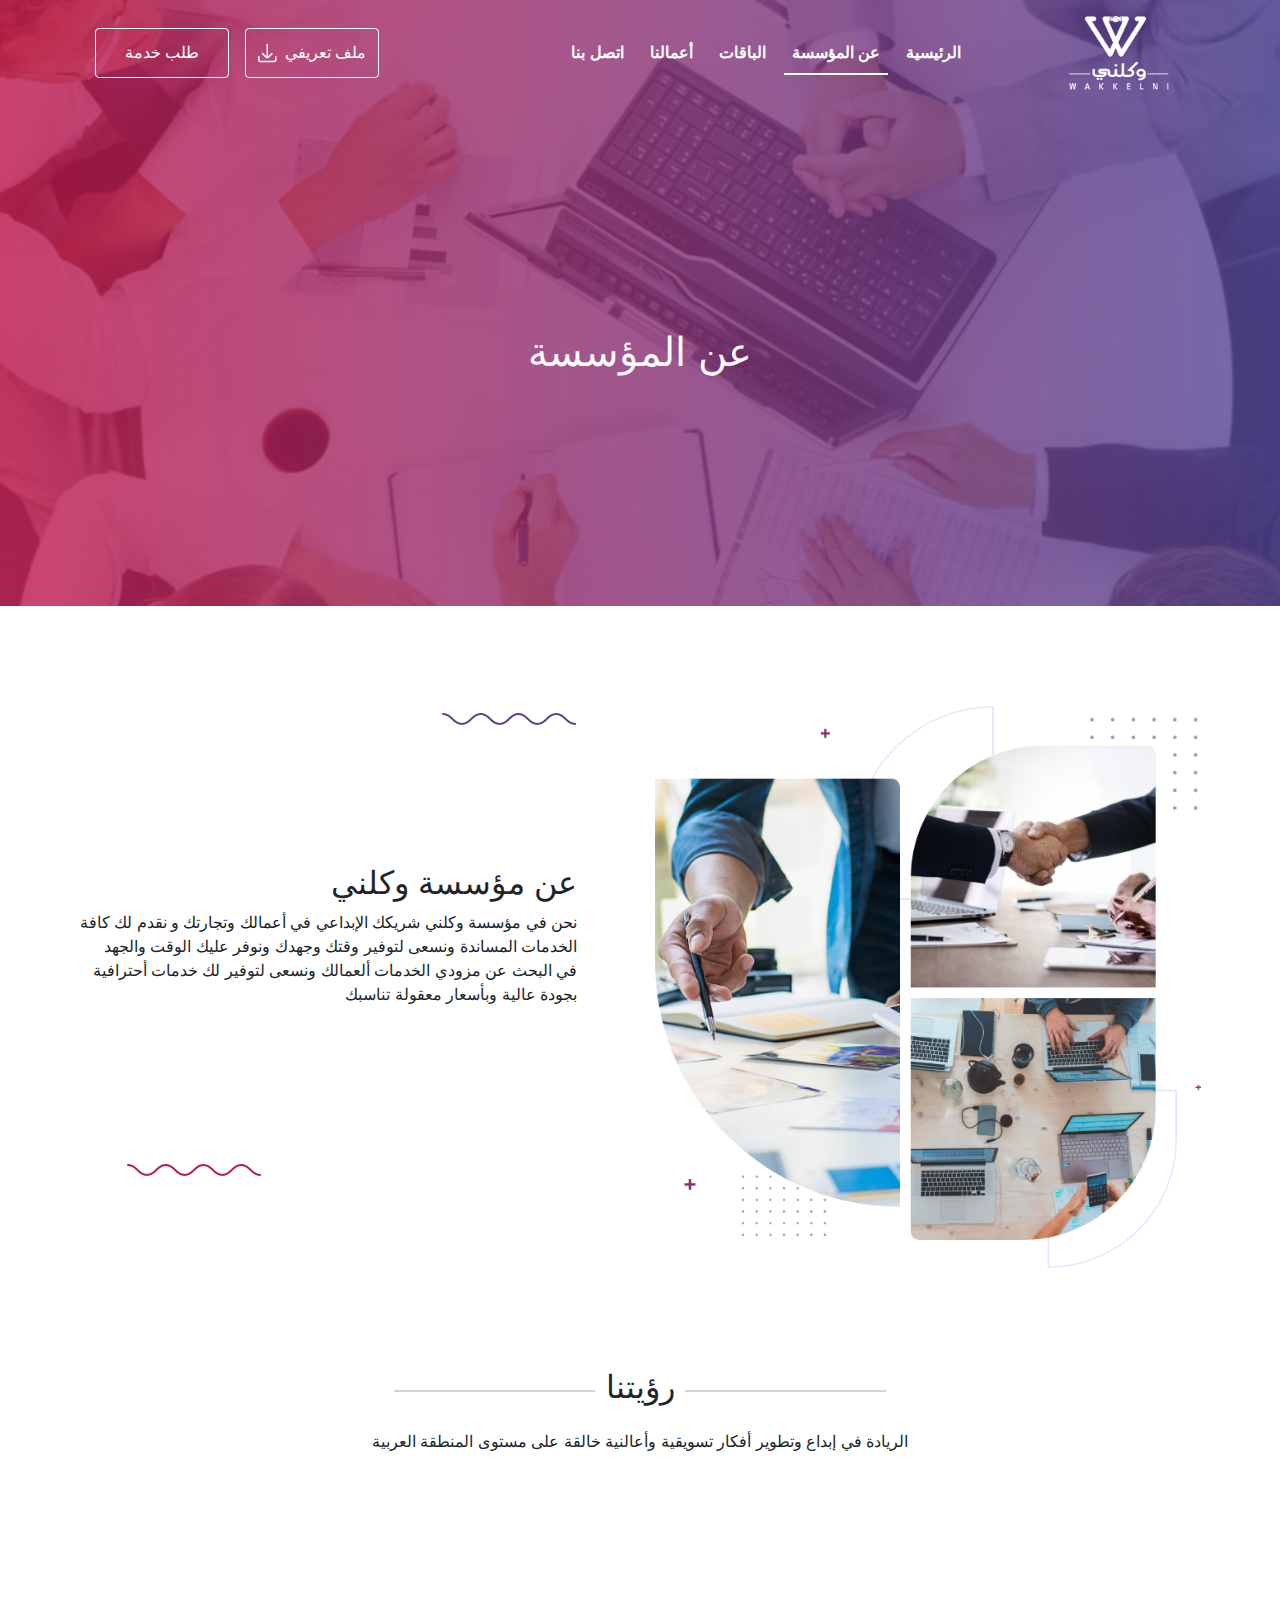
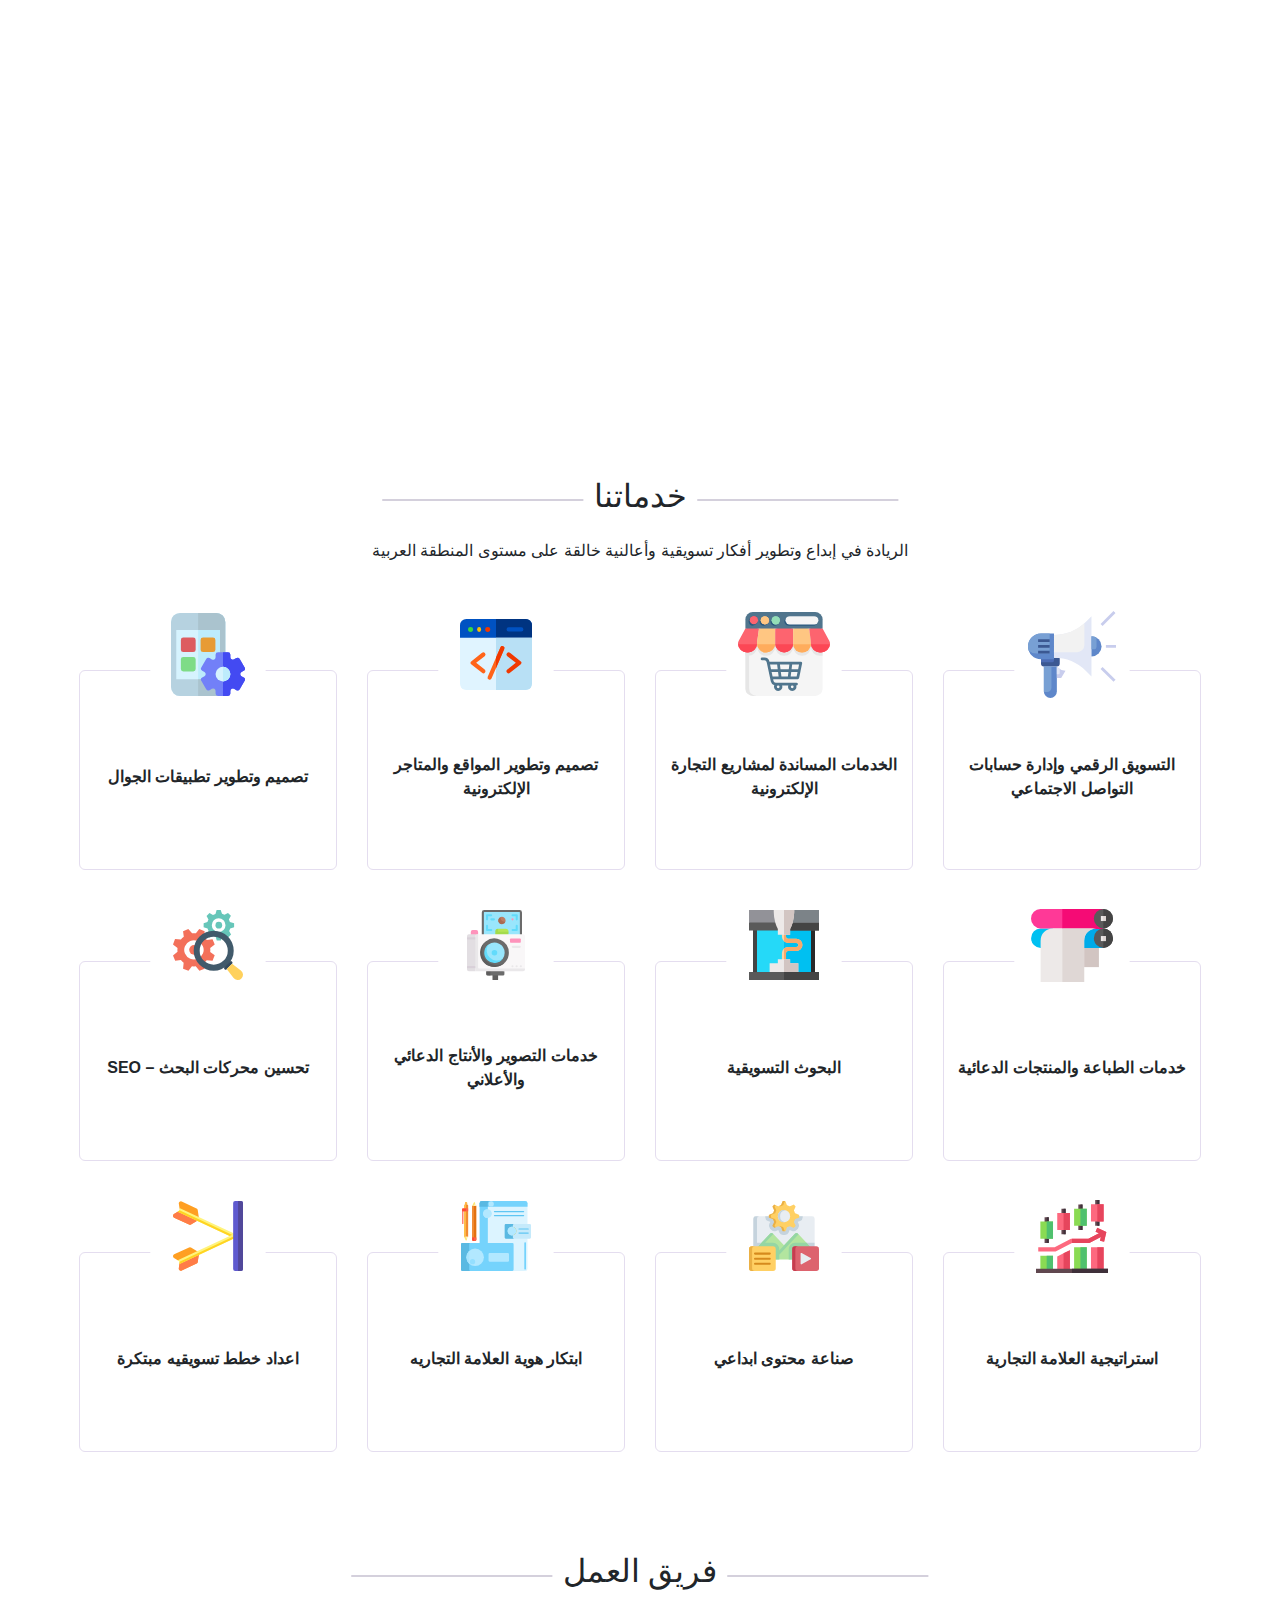
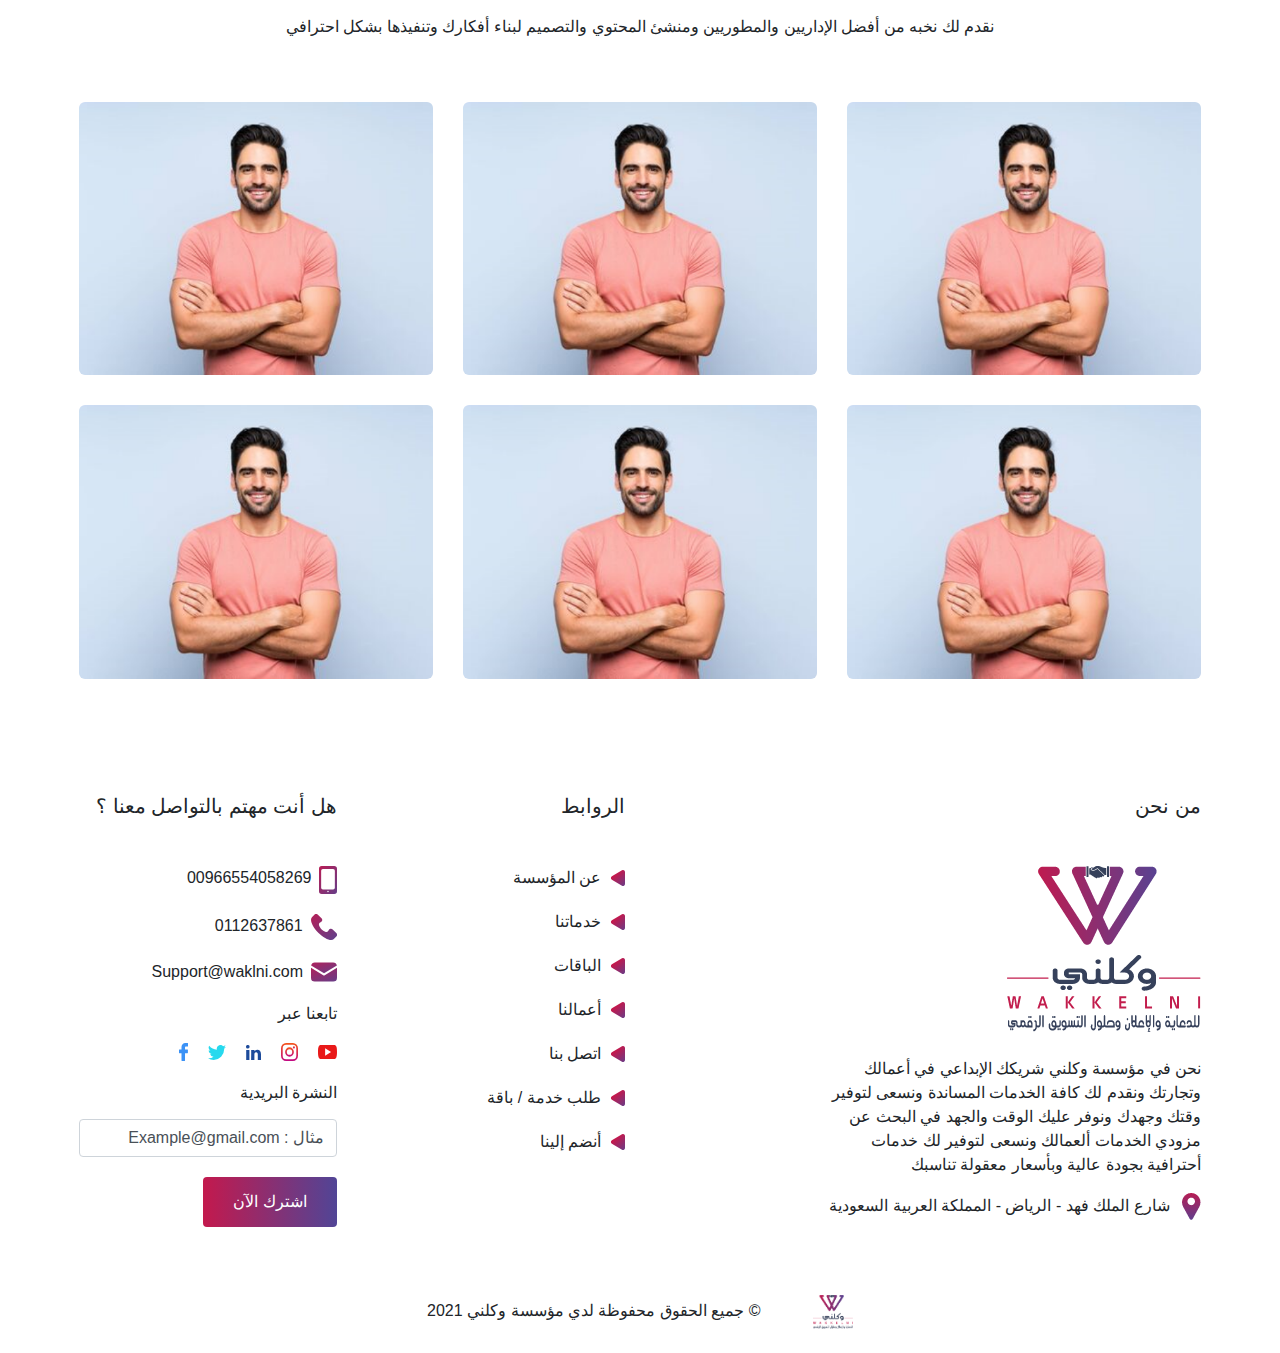
==== about-us.html @ babf9823 "finsihg up" ====
<!DOCTYPE html>
<html lang="ar" dir="rtl">

    <head>
        <meta charset="UTF-8">
        <meta http-equiv="X-UA-Compatible" content="IE=edge">
        <meta name="viewport" content="width=device-width, initial-scale=1.0">
        <link rel="stylesheet" href="./css/bootstrap.min.css">
        <link rel="stylesheet" href="./css/main.css">
        <link rel="stylesheet" href="./css/about-us.css">
        <title>Document</title>
    </head>

    <body>

        <div class="modal fade text-center" id="modal" tabindex="-1" role="dialog"
            aria-labelledby="exampleModalCenterTitle" aria-hidden="true">
            <div class="modal-dialog modal-dialog-centered" role="document">
                <div class="modal-content" id="service-content">
                    <div class="container">
                        <form action="post">
                            <div class="wrapper">
                                <div class="modal-header">
                                    <button type="button " class="close service-content-close" data-dismiss="modal"
                                        aria-label="Close">
                                        <img src="./imgs/cross-x.svg" alt="cross">
                                    </button>
                                    <div class="heading">
                                        <div class="flexy-heading mb-3">
                                            <img src="./imgs/heading-line.png" alt="line">
                                            <h2>طلب خدمة</h2>
                                            <img src="./imgs/heading-line.png" alt="line">
                                        </div>
                                        <p>
                                            قم باختيار الخدمات التي تحتاجها وملئ البيانات المطلوبه وسيتم التواصل معك في
                                            أقرب
                                            وقت ممكن
                                        </p>
                                    </div>
                                </div>
                                <div class="modal-body">
                                    <div class="advantages w-100" class="btn btn-primary">
                                        <div class="row position-relative">
                                            <div class="col-md-3 col-6  item">
                                                <input type="checkbox" id="serve-1" name="serve-1" value="serve-1">
                                                <label for="serve-1" class="wrapper">
                                                    <div class="img">
                                                        <img src="./imgs/digi-marketing.svg" alt="idea">
                                                    </div>
                                                    <div class="text">
                                                        <p>التسويق الرقمي وإدارة حسابات
                                                            التواصل الاجتماعي</p>
                                                    </div>
                                                </label>
                                            </div>
                                            <div class="col-md-3 col-6 item">
                                                <input type="checkbox" id="serve-2" name="serve-2" value="serve-2">
                                                <label for="serve-2" class="wrapper">
                                                    <div class="img">
                                                        <img src="./imgs/online-shop.svg" alt="idea">
                                                    </div>
                                                    <div class="text">
                                                        <p>الخدمات المساندة لمشاريع
                                                            التجارة الإلكترونية</p>
                                                    </div>
                                                </label>
                                            </div>
                                            <div class="col-md-3 col-6 item">
                                                <input type="checkbox" id="serve-3" name="serve-3" value="serve-3">
                                                <label for="serve-3" class="wrapper">
                                                    <div class="img">
                                                        <img src="./imgs/web-development.svg" alt="idea">
                                                    </div>
                                                    <div class="text">
                                                        <p>تصميم وتطوير المواقع والمتاجر الإلكترونية</p>
                                                    </div>
                                                </label>
                                            </div>
                                            <div class="col-md-3 col-6 item">
                                                <input type="checkbox" id="serve-4" name="serve-4" value="serve-4">
                                                <label for="serve-4" class="wrapper">
                                                    <div class="img">
                                                        <img src="./imgs/app.svg" alt="idea">
                                                    </div>
                                                    <div class="text">
                                                        <p>تصميم وتطوير تطبيقات الجوال</p>
                                                    </div>
                                                </label>
                                            </div>
                                            <div class="col-md-3 col-6  item">
                                                <input type="checkbox" id="serve-5" name="serve-5" value="serve-5">
                                                <label for="serve-5" class="wrapper">
                                                    <div class="img">
                                                        <img src="./imgs/paper-roll.svg" alt="idea">
                                                    </div>
                                                    <div class="text">
                                                        <p>خدمات الطباعة والمنتجات الدعائية</p>
                                                    </div>
                                                </label>
                                            </div>
                                            <div class="col-md-3 col-6 item">
                                                <input type="checkbox" id="serve-6" name="serve-6" value="serve-6">
                                                <label for="serve-6" class="wrapper">
                                                    <div class="img">
                                                        <img src="./imgs/printing.svg" alt="idea">
                                                    </div>
                                                    <div class="text">
                                                        <p>البحوث التسويقية</p>
                                                    </div>
                                                </label>
                                            </div>
                                            <div class="col-md-3 col-6 item">
                                                <input type="checkbox" id="serve-7" name="serve-7" value="serve-7">
                                                <label for="serve-7" class="wrapper">
                                                    <div class="img">
                                                        <img src="./imgs/vlogger.svg" alt="idea">
                                                    </div>
                                                    <div class="text">
                                                        <p>خدمات التصوير والأنتاج الدعائي والأعلاني</p>
                                                    </div>
                                                </label>
                                            </div>
                                            <div class="col-md-3 col-6 item">
                                                <input type="checkbox" id="serve-8" name="serve-8" value="serve-8">
                                                <label for="serve-8" class="wrapper">
                                                    <div class="img">
                                                        <img src="./imgs/seo.svg" alt="idea">
                                                    </div>
                                                    <div class="text">
                                                        <p>تحسين محركات البحث – SEO</p>
                                                    </div>
                                                </label>
                                            </div>
                                            <div class="col-md-3 col-6  item">
                                                <input type="checkbox" id="serve-9" name="serve-9" value="serve-9">
                                                <label for="serve-9" class="wrapper">
                                                    <div class="img">
                                                        <img src="./imgs/stock-market.svg" alt="idea">
                                                    </div>
                                                    <div class="text">
                                                        <p>استراتيجية العلامة التجارية</p>
                                                    </div>
                                                </label>
                                            </div>
                                            <div class="col-md-3 col-6 item">
                                                <input type="checkbox" id="serve-10" name="serve-10" value="serve-10">
                                                <label for="serve-10" class="wrapper">
                                                    <div class="img">
                                                        <img src="./imgs/content-management.svg" alt="idea">
                                                    </div>
                                                    <div class="text">
                                                        <p>صناعة محتوى ابداعي</p>
                                                    </div>
                                                </label>
                                            </div>
                                            <div class="col-md-3 col-6 item">
                                                <input type="checkbox" id="serve-11" name="serve-11" value="serve-11">
                                                <label for="serve-11" class="wrapper">
                                                    <div class="img">
                                                        <img src="./imgs/branding.svg" alt="idea">
                                                    </div>
                                                    <div class="text">
                                                        <p>ابتكار هوية العلامة التجاريه</p>
                                                    </div>
                                                </label>
                                            </div>
                                            <div class="col-md-3 col-6 item">
                                                <input type="checkbox" id="serve-12" name="serve-12" value="serve-12">
                                                <label for="serve-12" class="wrapper">
                                                    <div class="img">
                                                        <img src="./imgs/target.svg" alt="idea">
                                                    </div>
                                                    <div class="text">
                                                        <p>اعداد خطط تسويقيه مبتكرة</p>
                                                    </div>
                                                </label>
                                            </div>
                                        </div>
                                    </div>
                                </div>
                                <div class="modal-footer">
                                    <span class="btn btn-primary base-button to-order-form">التالي</span>
                                </div>
                            </div>
                            <div class="order service-order text-right">
                                <div class="modal-header">
                                    <span class="close return position-absolute">
                                        <img src="./imgs/return.png" alt="cross">
                                    </span>
                                    <div class="heading">
                                        <div class="flexy-heading mb-3">
                                            <img src="./imgs/heading-line.png" alt="line">
                                            <h2>طلب خدمة</h2>
                                            <img src="./imgs/heading-line.png" alt="line">
                                        </div>
                                        <p>
                                            أملئ البيانات الخاصة بك وسيتم التواصل معك في أقرب وقت ممكن
                                        </p>
                                    </div>
                                </div>
                                <div class="modal-body">
                                    <div class="row">
                                        <div class="col-md-6 col-12">
                                            <div class="form-group">
                                                <label for="name">أسمك بالكامل</label>
                                                <input type="text" class="form-control name" id="name"
                                                    placeholder="أكتب أسمك هنا">
                                            </div>
                                            <div class="form-row">
                                                <div class="form-group  phone-form">
                                                    <label for="phoneCode">رقم الجوال</label>
                                                    <input type="text" readonly class="form-control " id="phoneCode"
                                                        placeholder="+966">
                                                </div>
                                                <div class="form-group number-form">
                                                    <label for="phoneNom" class="invisible">phone</label>
                                                    <input maxlength="9" type="text" class="form-control phone-nom"
                                                        id="phoneNom" placeholder="مثال : 12 345 6789">
                                                </div>
                                            </div>
                                        </div>

                                        <div class="col-md-6 col-12">
                                            <div class="form-group">
                                                <label for="company-name">اسم الشركة أو المؤسسة</label>
                                                <input type="text" class="form-control company-name" id="company-name"
                                                    placeholder="أكتب الاسم هنا">
                                            </div>
                                            <div class="form-group">
                                                <label for="email">البريد الإلكتروني</label>
                                                <input type="email" class="form-control email" id="email"
                                                    placeholder="مثال : example@gmail.com">
                                            </div>
                                        </div>
                                    </div>
                                </div>
                                <div class="modal-footer">
                                    <button type="submit" class="btn btn-primary bottom-button base-button"
                                        data-target=".service-order">أطلب
                                        الآن</button>
                                </div>
                            </div>
                        </form>
                    </div>
                </div>
            </div>
        </div>

        <header>
            <div class="overlay"></div>
            <div class="container ">
                <nav class="navbar navbar-expand-lg navbar-dark reverse  ">
                    <a class="navbar-brand" href="#"><img src="./imgs/logo.png" alt="logo"></a>
                    <button class="navbar-toggler" type="button" data-toggle="collapse" data-target="#navbarNav"
                        aria-controls="navbarNav" aria-expanded="false" aria-label="Toggle navigation">
                        <span class="navbar-toggler-icon"></span>
                    </button>
                    <div class="collapse navbar-collapse" id="navbarNav">
                        <ul class="navbar-nav">
                            <li class="nav-item ">
                                <a class="nav-link" href="./index.html">الرئيسية</a>
                            </li>
                            <li class="nav-item active">
                                <a class="nav-link" href="./about-us.html">عن المؤسسة</a>
                            </li>
                            <li class="nav-item">
                                <a class="nav-link" href="./packages.html">الباقات</a>
                            </li>
                            <li class="nav-item ">
                                <a class="nav-link " href="./gallery.html">أعمالنا</a>
                            </li>
                            <li class="nav-item ">
                                <a class="nav-link " href="./contact-us.html">اتصل بنا</a>
                            </li>
                        </ul>
                        <form class="form-inline mr-auto float-left">
                            <button class="btn btn-outline-light base-button" type="submit">
                                ملف تعريفي
                                <svg class="mr-2" id="fi-rr-download" xmlns="http://www.w3.org/2000/svg" width="24"
                                    height="24" viewBox="0 0 24 24">
                                    <path id="Path_784" data-name="Path 784"
                                        d="M23,16h0a1,1,0,0,0-1,1v4a1,1,0,0,1-1,1H3a1,1,0,0,1-1-1V17a1,1,0,0,0-1-1H1a1,1,0,0,0-1,1v4a3,3,0,0,0,3,3H21a3,3,0,0,0,3-3V17A1,1,0,0,0,23,16Z"
                                        fill="#fff" />
                                    <path id="Path_785" data-name="Path 785"
                                        d="M5.293,13.538l4.586,4.587a3.007,3.007,0,0,0,4.242,0l4.586-4.586a1,1,0,1,0-1.414-1.414L13,16.416V1a1,1,0,0,0-2,0V16.417L6.707,12.124a1,1,0,1,0-1.414,1.414Z"
                                        fill="#fff" />
                                </svg>

                            </button>
                            <button class="btn btn-outline-light mr-3 base-button" type="submit">طلب خدمة</button>
                        </form>
                    </div>
                </nav>
                <div class="demo text-center d-flex justify-content-center align-items-center text-light w-100">
                    <h1>عن المؤسسة</h1>
                </div>
            </div>
        </header>

        <section class="about-us-section">
            <div class="container">
                <div class="row justify-content-between">
                    <div class="col-md-6 col-12">
                        <div class="img">
                            <img src="./imgs/about-img.png" alt="about" class="img-fluid">
                        </div>
                    </div>
                    <div class="col-md-6 col-12">
                        <div class="wrapper h-100 pr-5">
                            <div class="img text-right mb-5">
                                <img src="./imgs/top-zegzag.png" alt="img">
                            </div>
                            <div class="text text-right">
                                <h2>عن مؤسسة وكلني</h2>
                                <p>نحن في مؤسسة وكلني شريكك الإبداعي في أعمالك وتجارتك و نقدم لك كافة الخدمات
                                    المساندة ونسعى لتوفير وقتك وجهدك ونوفر عليك الوقت والجهد في البحث عن مزودي
                                    الخدمات ألعمالك ونسعى لتوفير لك خدمات أحترافية بجودة عالية وبأسعار معقولة تناسبك</p>
                            </div>
                            <div class="img text-left ml-5 mt-5">
                                <img src="./imgs/bottom-zegzag.png" alt="img">
                            </div>
                        </div>
                    </div>
                </div>
            </div>
        </section>

        <section class="our-vision text-center">
            <div class="container">
                <div class="heading">
                    <div class="flexy-heading mb-3">
                        <img src="./imgs/heading-line.png" alt="line">
                        <h2>رؤيتنا</h2>
                        <img src="./imgs/heading-line.png" alt="line">
                    </div>
                    <p>
                        الريادة في إبداع وتطوير أفكار تسويقية وأعالنية خالقة على مستوى المنطقة العربية
                    </p>
                </div>
            </div>
            <div class="video">
                <iframe width="560" height="315" src="https://www.youtube.com/embed/oyQsCIp_ZRs"
                    title="YouTube video player" frameborder="0"
                    allow="accelerometer; autoplay; clipboard-write; encrypted-media; gyroscope; picture-in-picture"
                    allowfullscreen></iframe>
            </div>
        </section>

        <section class="services text-center">
            <div class="container">
                <div class="heading">
                    <div class="flexy-heading mb-3">
                        <img src="./imgs/heading-line.png" alt="line">
                        <h2>خدماتنا</h2>
                        <img src="./imgs/heading-line.png" alt="line">
                    </div>
                    <p>
                        الريادة في إبداع وتطوير أفكار تسويقية وأعالنية خالقة على مستوى المنطقة العربية </p>
                </div>
                <div class="advantages home-advantages w-100" type="button" class="btn btn-primary" data-toggle="modal"
                    data-target="#modal">
                    <div class="row position-relative">
                        <div class="col-md-3 col-6  item">
                            <div class="img">
                                <img src="./imgs/digi-marketing.svg" alt="idea">
                            </div>
                            <div class="wrapper">
                                <div class="text">
                                    <p>التسويق الرقمي وإدارة حسابات
                                        التواصل الاجتماعي</p>
                                </div>
                            </div>
                        </div>
                        <div class="col-md-3 col-6 item">
                            <div class="img">
                                <img src="./imgs/online-shop.svg" alt="idea">
                            </div>
                            <div class="wrapper">
                                <div class="text">
                                    <p>الخدمات المساندة لمشاريع
                                        التجارة الإلكترونية</p>
                                </div>
                            </div>
                        </div>
                        <div class="col-md-3 col-6 item">
                            <div class="img">
                                <img src="./imgs/web-development.svg" alt="idea">
                            </div>
                            <div class="wrapper">
                                <div class="text">
                                    <p>تصميم وتطوير المواقع والمتاجر الإلكترونية</p>
                                </div>
                            </div>
                        </div>
                        <div class="col-md-3 col-6 item">
                            <div class="img">
                                <img src="./imgs/app.svg" alt="idea">
                            </div>
                            <div class="wrapper">
                                <div class="text">
                                    <p>تصميم وتطوير تطبيقات الجوال</p>
                                </div>
                            </div>
                        </div>
                        <div class="col-md-3 col-6  item">
                            <div class="img">
                                <img src="./imgs/paper-roll.svg" alt="idea">
                            </div>
                            <div class="wrapper">
                                <div class="text">
                                    <p>خدمات الطباعة والمنتجات الدعائية</p>
                                </div>
                            </div>
                        </div>
                        <div class="col-md-3 col-6 item">
                            <div class="img">
                                <img src="./imgs/printing.svg" alt="idea">
                            </div>
                            <div class="wrapper">
                                <div class="text">
                                    <p>البحوث التسويقية</p>
                                </div>
                            </div>
                        </div>
                        <div class="col-md-3 col-6 item">
                            <div class="img">
                                <img src="./imgs/vlogger.svg" alt="idea">
                            </div>
                            <div class="wrapper">
                                <div class="text">
                                    <p>خدمات التصوير والأنتاج الدعائي والأعلاني</p>
                                </div>
                            </div>
                        </div>
                        <div class="col-md-3 col-6 item">
                            <div class="img">
                                <img src="./imgs/seo.svg" alt="idea">
                            </div>
                            <div class="wrapper">
                                <div class="text">
                                    <p>تحسين محركات البحث – SEO</p>
                                </div>
                            </div>
                        </div>
                        <div class="col-md-3 col-6  item">
                            <div class="img">
                                <img src="./imgs/stock-market.svg" alt="idea">
                            </div>
                            <div class="wrapper">
                                <div class="text">
                                    <p>استراتيجية العلامة التجارية</p>
                                </div>
                            </div>
                        </div>
                        <div class="col-md-3 col-6 item">
                            <div class="img">
                                <img src="./imgs/content-management.svg" alt="idea">
                            </div>
                            <div class="wrapper">
                                <div class="text">
                                    <p>صناعة محتوى ابداعي</p>
                                </div>
                            </div>
                        </div>
                        <div class="col-md-3 col-6 item">
                            <div class="img">
                                <img src="./imgs/branding.svg" alt="idea">
                            </div>
                            <div class="wrapper">
                                <div class="text">
                                    <p>ابتكار هوية العلامة التجاريه</p>
                                </div>
                            </div>
                        </div>
                        <div class="col-md-3 col-6 item">
                            <div class="img">
                                <img src="./imgs/target.svg" alt="idea">
                            </div>
                            <div class="wrapper">
                                <div class="text">
                                    <p>اعداد خطط تسويقيه مبتكرة</p>
                                </div>
                            </div>
                        </div>
                    </div>
                </div>
            </div>
        </section>

        <section class="our-team">
            <div class="container">
                <div class="heading text-center">
                    <div class="flexy-heading mb-3">
                        <img src="./imgs/heading-line.png" alt="line">
                        <h2>فريق العمل</h2>
                        <img src="./imgs/heading-line.png" alt="line">
                    </div>
                    <p>
                        نقدم لك نخبه من أفضل الإداريين والمطوريين ومنشئ المحتوي والتصميم لبناء أفكارك وتنفيذها بشكل
                        احترافي</p>
                </div>
                <div class="row mt-5">
                    <div class="col-lg-4 col-md-6 col-12">
                        <div class="wrapper">
                            <img src="./imgs/person-1.png" class="img-fluid" alt="img">
                            <div class="overlay">
                                <ul class="social">
                                    <li><a href="#"><img src="./imgs/facebook-logo.svg" alt="logo"></a></li>
                                    <li><a href="#"><img src="./imgs/twitter-logo-silhouette.svg" alt="logo"></a></li>
                                    <li><a href="#"><img src="./imgs/youtube.svg" alt="logo"></a></li>
                                    <li><a href="#"><img src="./imgs/instagram (1).svg" alt="logo"></a></li>
                                    <li><a href="#"><img src="./imgs/linkedin-logo.svg" alt="logo"></a></li>
                                </ul>
                                <div class="name">
                                    <h5>حازم مصطفي</h5>
                                    <span>مطور تطبيقات مواقع</span>
                                </div>
                            </div>
                        </div>
                    </div>
                    <div class="col-lg-4 col-md-6 col-12">
                        <div class="wrapper">
                            <img src="./imgs/person-1.png" class="img-fluid" alt="img">
                            <div class="overlay">
                                <ul class="social">
                                    <li><a href="#"><img src="./imgs/facebook-logo.svg" alt="logo"></a></li>
                                    <li><a href="#"><img src="./imgs/twitter-logo-silhouette.svg" alt="logo"></a></li>
                                    <li><a href="#"><img src="./imgs/youtube.svg" alt="logo"></a></li>
                                    <li><a href="#"><img src="./imgs/instagram (1).svg" alt="logo"></a></li>
                                    <li><a href="#"><img src="./imgs/linkedin-logo.svg" alt="logo"></a></li>
                                </ul>
                                <div class="name">
                                    <h5>حازم مصطفي</h5>
                                    <span>مطور تطبيقات مواقع</span>
                                </div>
                            </div>
                        </div>
                    </div>
                    <div class="col-lg-4 col-md-6 col-12">
                        <div class="wrapper">
                            <img src="./imgs/person-1.png" class="img-fluid" alt="img">
                            <div class="overlay">
                                <ul class="social">
                                    <li><a href="#"><img src="./imgs/facebook-logo.svg" alt="logo"></a></li>
                                    <li><a href="#"><img src="./imgs/twitter-logo-silhouette.svg" alt="logo"></a></li>
                                    <li><a href="#"><img src="./imgs/youtube.svg" alt="logo"></a></li>
                                    <li><a href="#"><img src="./imgs/instagram (1).svg" alt="logo"></a></li>
                                    <li><a href="#"><img src="./imgs/linkedin-logo.svg" alt="logo"></a></li>
                                </ul>
                                <div class="name">
                                    <h5>حازم مصطفي</h5>
                                    <span>مطور تطبيقات مواقع</span>
                                </div>
                            </div>
                        </div>
                    </div>
                    <div class="col-lg-4 col-md-6 col-12">
                        <div class="wrapper">
                            <img src="./imgs/person-1.png" class="img-fluid" alt="img">
                            <div class="overlay">
                                <ul class="social">
                                    <li><a href="#"><img src="./imgs/facebook-logo.svg" alt="logo"></a></li>
                                    <li><a href="#"><img src="./imgs/twitter-logo-silhouette.svg" alt="logo"></a></li>
                                    <li><a href="#"><img src="./imgs/youtube.svg" alt="logo"></a></li>
                                    <li><a href="#"><img src="./imgs/instagram (1).svg" alt="logo"></a></li>
                                    <li><a href="#"><img src="./imgs/linkedin-logo.svg" alt="logo"></a></li>
                                </ul>
                                <div class="name">
                                    <h5>حازم مصطفي</h5>
                                    <span>مطور تطبيقات مواقع</span>
                                </div>
                            </div>
                        </div>
                    </div>
                    <div class="col-lg-4 col-md-6 col-12">
                        <div class="wrapper">
                            <img src="./imgs/person-1.png" class="img-fluid" alt="img">
                            <div class="overlay">
                                <ul class="social">
                                    <li><a href="#"><img src="./imgs/facebook-logo.svg" alt="logo"></a></li>
                                    <li><a href="#"><img src="./imgs/twitter-logo-silhouette.svg" alt="logo"></a></li>
                                    <li><a href="#"><img src="./imgs/youtube.svg" alt="logo"></a></li>
                                    <li><a href="#"><img src="./imgs/instagram (1).svg" alt="logo"></a></li>
                                    <li><a href="#"><img src="./imgs/linkedin-logo.svg" alt="logo"></a></li>
                                </ul>
                                <div class="name">
                                    <h5>حازم مصطفي</h5>
                                    <span>مطور تطبيقات مواقع</span>
                                </div>
                            </div>
                        </div>
                    </div>
                    <div class="col-lg-4 col-md-6 col-12">
                        <div class="wrapper">
                            <img src="./imgs/person-1.png" class="img-fluid" alt="img">
                            <div class="overlay">
                                <ul class="social">
                                    <li><a href="#"><img src="./imgs/facebook-logo.svg" alt="logo"></a></li>
                                    <li><a href="#"><img src="./imgs/twitter-logo-silhouette.svg" alt="logo"></a></li>
                                    <li><a href="#"><img src="./imgs/youtube.svg" alt="logo"></a></li>
                                    <li><a href="#"><img src="./imgs/instagram (1).svg" alt="logo"></a></li>
                                    <li><a href="#"><img src="./imgs/linkedin-logo.svg" alt="logo"></a></li>
                                </ul>
                                <div class="name">
                                    <h5>حازم مصطفي</h5>
                                    <span>مطور تطبيقات مواقع</span>
                                </div>
                            </div>
                        </div>
                    </div>
                </div>
            </div>
        </section>



        <footer class=" text-right">
            <div class="container">
                <div class="row">
                    <div class="col-md-6 col-12 mb-5 mb-md-0 text-center text-md-right">
                        <div class="wrapper">
                            <h5 class="mb-5">من نحن</h5>
                            <div class="img mb-4">
                                <img src="./imgs/LogoWaklni.png" alt="logo">
                            </div>
                            <p class="paragraph">
                                نحن في مؤسسة وكلني شريكك الإبداعي في أعمالك
                                وتجارتك ونقدم لك كافة الخدمات المساندة ونسعى لتوفير
                                وقتك وجهدك ونوفر عليك الوقت والجهد في البحث عن
                                مزودي الخدمات ألعمالك ونسعى لتوفير لك خدمات أحترافية
                                بجودة عالية وبأسعار معقولة تناسبك
                            </p>
                            <div>
                                <img src="./imgs/pin.png" alt="pin">
                                <span class="mr-2 d-inline-block">
                                    شارع الملك فهد - الرياض - المملكة العربية السعودية
                                </span>
                            </div>
                        </div>
                    </div>
                    <div class="col-md-3 col-6">
                        <h5 class="mb-5">الروابط</h5>
                        <ul>
                            <li><img class="ml-2" src="./imgs/Polygon 2.svg" alt="polygn"><a href="#">عن المؤسسة</a>
                            </li>
                            <li><img class="ml-2" src="./imgs/Polygon 2.svg" alt="polygn"><a href="#">خدماتنا</a>
                            </li>
                            <li><img class="ml-2" src="./imgs/Polygon 2.svg" alt="polygn"><a href="#">الباقات</a>
                            </li>
                            <li><img class="ml-2" src="./imgs/Polygon 2.svg" alt="polygn"><a
                                    href="./gallery.html">أعمالنا</a>
                            </li>
                            <li><img class="ml-2" src="./imgs/Polygon 2.svg" alt="polygn"><a href="#">اتصل بنا</a>
                            </li>
                            <li><img class="ml-2" src="./imgs/Polygon 2.svg" alt="polygn"><a href="#">طلب خدمة /
                                    باقة</a>
                            </li>
                            <li><img class="ml-2" src="./imgs/Polygon 2.svg" alt="polygn"><a href="#">أنضم إلينا</a>
                            </li>
                        </ul>
                    </div>
                    <div class="col-md-3 col-6">
                        <h5 class="mb-5">هل أنت مهتم بالتواصل معنا ؟</h5>
                        <ul>
                            <li>
                                <img class="ml-2" src="./imgs/phone.svg" alt="phone"><span>00966554058269</span>
                            </li>
                            <li>
                                <img class="ml-2" src="./imgs/phone-call.svg" alt="phone-call"><span>0112637861</span>
                            </li>
                            <li>
                                <img class="ml-2" src="./imgs/email (1).svg" alt="email"> <a
                                    href="mailto:Support@waklni.com">Support@waklni.com</a>
                            </li>
                        </ul>
                        <h6 class="mb-3">تابعنا عبر</h6>
                        <ul class="social">
                            <li><a href="#"><img src="./imgs/youtube.svg" alt="youtube"></a></li>
                            <li><a href="#"><img src="./imgs/instagram (1).svg" alt="instagram (1)"></a></li>
                            <li><a href="#"><img src="./imgs/linkedin-logo.svg" alt="linkedin"></a></li>
                            <li><a href="#"><img src="./imgs/twitter-logo-silhouette.svg" alt="twitter"></a></li>
                            <li><a href="#"><img src="./imgs/facebook-logo.svg" alt="twitter"></a></li>
                        </ul>
                        <h6>النشرة البريدية</h6>
                        <form class="news" action="" method="post">
                            <input class="form-control mt-3" type="email" required value="مثال : Example@gmail.com">
                            <input type="submit" value="اشترك الآن" class="base-button btn">
                        </form>

                    </div>
                </div>
                <div class="copy-right mt-5 mb-4 text-center">
                    <a href="#"><img class="ml-5" src="./imgs/LogoWaklni.png" alt="logo"></a>
                    <span>
                        &copy; جميع الحقوق محفوظة لدي مؤسسة وكلني 2021
                    </span>
                </div>
            </div>
        </footer>
        <script src="./js/jQuery-3-4-1.min.js"></script>
        <script src="./js/bootstrap.min.js"></script>
        <script src="./js/main.js"></script>
        <script>
            $('.carousel').carousel({
                interval: false
            })

        </script>
    </body>

</html>
---- css/main.css ----
/*************
    body
*************/
.container,
body {
  position: relative;
}

/*************
    ul
*************/
ul {
  padding: 0;
  margin: 0;
  list-style: none;
}

/*************
    section
*************/
footer,
section {
  padding-top: 100px;
}

/*************
    a (link)
*************/
a {
  outline: none;
  color: inherit;
}
a:hover {
  text-decoration: none;
  color: inherit;
}

/*************
    Button
**************/
button {
  outline: none;
}
button:focus {
  outline: none;
  box-shadow: none;
}

.btn:active {
  background-image: linear-gradient(to right, #C3194D, #514596) !important;
}

.base-button {
  cursor: pointer;
  display: flex;
  justify-content: center;
  align-items: center;
  background: linear-gradient(to right, #C3194D, #514596);
  color: white;
  margin: 20px auto;
  width: 134px;
  height: 50px;
  border: none;
}
.base-button svg path {
  transition: all 0.5s ease;
}
.base-button:hover {
  color: #C3194D;
}
.base-button:hover svg path {
  fill: #C3194D;
}
@media (max-width: 767px) {
  .base-button {
    width: 130px;
  }
}

.bottom-button {
  position: absolute;
  bottom: 41px;
  left: 50%;
  transform: translateX(-50%);
}
@media (max-width: 575px) {
  .bottom-button {
    position: unset;
    transform: translateX(0%);
  }
}

.overlay {
  position: absolute;
  width: 100%;
  height: 100%;
  left: 0;
  top: 0;
  background: linear-gradient(to right, #C3194D, #514596);
  opacity: 0.8;
  z-index: 0;
}

@media (min-width: 576px) {
  .container {
    max-width: 100%;
  }
}
@media (min-width: 1200px) {
  .container {
    max-width: 90%;
  }
}

.heading .flexy-heading {
  display: flex;
  justify-content: center;
  align-items: center;
}
.heading .flexy-heading img:first-of-type {
  margin-left: 10px;
}
.heading .flexy-heading img:last-of-type {
  margin-right: 10px;
}
@media (max-width: 767px) {
  .heading img {
    width: 85px;
  }
  .heading h2 {
    font-size: 26px;
  }
}

header .advantages,
.services .advantages {
  cursor: pointer;
}
header .advantages .item .img,
.services .advantages .item .img {
  position: relative;
  display: flex;
  justify-content: center;
  align-items: center;
  text-align: center;
  border-radius: 50%;
  min-height: 120px;
  background: #fff;
  width: 120px;
  margin: auto;
  border: 2px solid #38245f;
  overflow: hidden;
  margin-bottom: -44px;
}
header .advantages .item .wrapper,
.services .advantages .item .wrapper {
  border-radius: 6px;
  min-height: 150px;
  transition: all 0.5s ease;
  background-color: #fff;
  text-align: center;
  display: flex;
  justify-content: center;
  align-items: center;
  width: 100%;
}
header .advantages .item .wrapper .text,
.services .advantages .item .wrapper .text {
  font-weight: bold;
  width: 100%;
}

.modal {
  padding: 0 !important;
  background-color: #040404;
}
.modal .modal-dialog {
  max-width: inherit;
  margin: 0;
  padding: 0;
  height: 100%;
}
.modal .modal-dialog .modal-content {
  height: 100%;
  background-color: #040404;
  position: absolute;
  color: white;
  border: none;
}
.modal .modal-dialog .modal-content#service-content {
  display: none;
}
.modal .modal-dialog .modal-content#package-content {
  display: none;
}
.modal .modal-dialog .modal-content#package-content .modal-body img {
  width: 85px;
}
.modal .modal-dialog .modal-content .container {
  height: 100%;
}
.modal .modal-dialog .modal-content .container form {
  height: 100%;
}
.modal .modal-dialog .modal-content .container form > .wrapper {
  display: flex;
  flex-wrap: wrap;
  height: 100%;
  align-content: flex-start;
}
.modal .modal-dialog .modal-content .container form > .wrapper .modal-body div[class^=col-] {
  margin-bottom: 20px;
}
.modal .modal-dialog .modal-content .container form > .wrapper .modal-body input {
  display: none;
}
.modal .modal-dialog .modal-content .container form > .wrapper .modal-body input:checked ~ label {
  border-color: #C3194D;
}
.modal .modal-dialog .modal-content .container form > .wrapper .modal-body label {
  width: 100%;
  height: 100%;
  cursor: pointer;
  border: 1px solid #e4ddef;
  border-radius: 6px;
  padding: 20px;
  transition: border 0.5s ease;
}
.modal .modal-dialog .modal-content .container form > .wrapper .modal-body label p {
  margin-bottom: 0;
}
.modal .modal-dialog .modal-content .container form > .wrapper .modal-body label img {
  margin-bottom: 20px;
}
.modal .modal-dialog .modal-content .container form > .wrapper .modal-footer,
.modal .modal-dialog .modal-content .container form > .wrapper .modal-header {
  border: none;
  width: 100%;
}
.modal .modal-dialog .modal-content .container form > .wrapper .modal-header button {
  margin: 0;
  position: absolute;
  top: 10px;
  right: 15px;
}
.modal .modal-dialog .modal-content .container form > .wrapper .modal-header .heading {
  margin: 50px auto 20px;
}
.modal .modal-dialog .modal-content .container form > .wrapper .modal-footer .base-button {
  width: 300px;
}
.modal .modal-dialog .modal-content .container form > .wrapper .modal-footer .base-button:hover {
  color: white;
}
.modal .modal-dialog .modal-content .order {
  display: none;
  position: absolute;
  top: 0;
  right: 0;
  height: 100%;
  width: 100%;
  background-color: #040404;
}
.modal .modal-dialog .modal-content .order .modal-header {
  text-align: center;
  border: none;
}
.modal .modal-dialog .modal-content .order .modal-header span {
  margin: 0;
  position: absolute;
  top: 10px;
  right: 15px;
}
.modal .modal-dialog .modal-content .order .modal-header .heading {
  margin: 50px auto 20px;
}
.modal .modal-dialog .modal-content .order .modal-body,
.modal .modal-dialog .modal-content .order .modal-footer {
  border: none;
}
.modal .modal-dialog .modal-content .order .phone-form {
  width: 70px;
  margin-left: 20px;
}
.modal .modal-dialog .modal-content .order .number-form {
  width: calc(100% - 93px);
}
.modal .modal-dialog .modal-content .order input {
  background-color: #040404;
  color: white;
}
.modal .modal-dialog .modal-content .order button[type=submit] {
  width: 300px;
}
.modal .modal-dialog .modal-content .order button[type=submit]:hover {
  color: white;
}

header {
  background: url(../imgs/home-bg.png) no-repeat;
  background-size: cover;
  background-position: center;
  height: 100vh;
  position: relative;
}
header nav.navbar-dark .navbar-brand img {
  width: 70px;
}
header nav.navbar-dark .navbar-toggler {
  border-color: white;
  outline: none;
}
header nav.navbar-dark ul.navbar-nav li.nav-item {
  position: relative;
  display: inline-block;
}
header nav.navbar-dark ul.navbar-nav li.nav-item.active::after {
  content: "";
  position: absolute;
  width: 100%;
  height: 2px;
  background-color: #fff;
  right: 0;
}
header nav.navbar-dark ul.navbar-nav li.nav-item a.nav-link {
  color: white;
  font-weight: bold;
}
header .demo {
  min-height: 500px;
}
header .demo .carousel-indicators {
  z-index: 1;
}
header .demo .carousel-indicators li {
  cursor: pointer;
  width: 20px;
  border-radius: 5px;
  transition: width 0.5s ease;
}
header .demo .carousel-indicators li.active {
  width: 50px;
}
header button.base-button {
  background: transparent;
  border: 1px solid #fff;
}
header .white-line {
  position: absolute;
  bottom: 0;
  height: 104px;
  width: 100%;
  right: 0;
  background-color: white;
}
@media (max-width: 767px) {
  header {
    height: auto;
  }
  header .carousel-indicators {
    bottom: 15%;
  }
}
@media (min-width: 992px) {
  header nav.navbar-dark .navbar-brand img {
    width: 100px;
  }
  header ul.navbar-nav {
    margin-right: 100px;
  }
  header ul.navbar-nav li.nav-item {
    margin-left: 10px;
  }
  header .item:hover .wrapper {
    background-color: transparent;
  }
}
@media (min-width: 576px) {
  header .carousel-indicators {
    transform: rotate(90deg);
    right: -140px;
    left: unset;
    bottom: 50%;
  }
}

.about-us-section .wrapper {
  display: flex;
  flex-wrap: wrap;
}
.about-us-section .wrapper > div {
  width: 100%;
}

.our-vision iframe {
  width: 100%;
  height: 500px;
}

.services .advantages div[class^=col-] {
  margin-top: 15px;
}
.services .advantages .item .img {
  border: none;
}
.services .advantages .item .wrapper {
  border: 1px solid #e4ddef;
  height: 200px;
}
.services .advantages .item .wrapper .text {
  padding: 10px;
  padding-top: 40px;
  background-color: none;
}

.packages .wrapper {
  box-shadow: 0px 3px 31px -12px #8b8686;
  padding: 20px 0;
}
.packages .wrapper .package-serve .serve {
  display: flex;
  align-items: center;
  text-align: right;
  padding: 10px;
}
.packages .wrapper .package-serve .serve span {
  margin-right: 10px;
}
.packages .ask-serve button.base-button:hover {
  color: white;
}

.sponsors div[class^=col-] {
  margin: 15px 0;
}
.sponsors .wrapper {
  display: flex;
  justify-content: center;
  align-items: center;
  border: 1px solid #e4ddef;
  border-radius: 6px;
  cursor: pointer;
  height: 100%;
}
.sponsors .wrapper img {
  width: 200px;
  height: 200px;
  filter: grayscale(100%);
  transition: all 0.5s ease;
}
.sponsors .wrapper:hover img {
  filter: grayscale(0);
}
@media (max-width: 767px) {
  .sponsors .wrapper img {
    width: 100%;
  }
}

.contact-us .form form .phone-form {
  width: 70px;
  margin-left: 20px;
}
.contact-us .form form .number-form {
  width: calc(100% - 93px);
}
.contact-us .form form input[type=submit]:hover {
  color: white;
}
.contact-us iframe {
  min-height: 600px;
}
@media minMeduim {
  .contact-us iframe {
    height: 100%;
  }
}

footer ul li {
  margin-bottom: 20px;
  display: flex;
}
footer ul.social li {
  display: inline-block;
  margin-left: 15px;
}
footer .news input:last-of-type {
  margin-right: 0;
}
footer .news input:last-of-type:hover {
  color: white;
}
footer .copy-right img {
  width: 40px;
}
@media (min-width: 992px) {
  footer .paragraph {
    width: 70%;
  }
}
@media (max-width: 767px) {
  footer ul li {
    font-size: 14px;
  }
  footer .copy-right img {
    margin-left: 0 !important;
  }
  footer .copy-right > * {
    display: block;
  }
}

/*# sourceMappingURL=main.css.map */
---- css/about-us.css ----
header {
  background-image: url(../imgs/about-us-bg.png);
  height: auto;
}

.our-team div[class^=col-] {
  margin: 15px 0;
}
.our-team .wrapper {
  border-radius: 6px;
  overflow: hidden;
  position: relative;
  color: white;
}
.our-team .wrapper img {
  width: 100%;
}
.our-team .wrapper .overlay {
  opacity: 0;
  transition: all 0.5s ease;
}
.our-team .wrapper .overlay ul.social {
  position: absolute;
  top: 20px;
  left: 0;
}
.our-team .wrapper .overlay ul.social li a {
  width: 32px;
  height: 32px;
  margin-left: 20px;
  margin-bottom: 7px;
  background: white;
  display: flex;
  justify-content: center;
  padding: 8px;
  align-items: center;
  border-radius: 6px;
}
.our-team .wrapper .overlay .name {
  position: absolute;
  bottom: 20px;
  right: 20px;
  text-align: right;
}
.our-team .wrapper:hover .overlay {
  opacity: 0.8;
}

/*# sourceMappingURL=about-us.css.map */
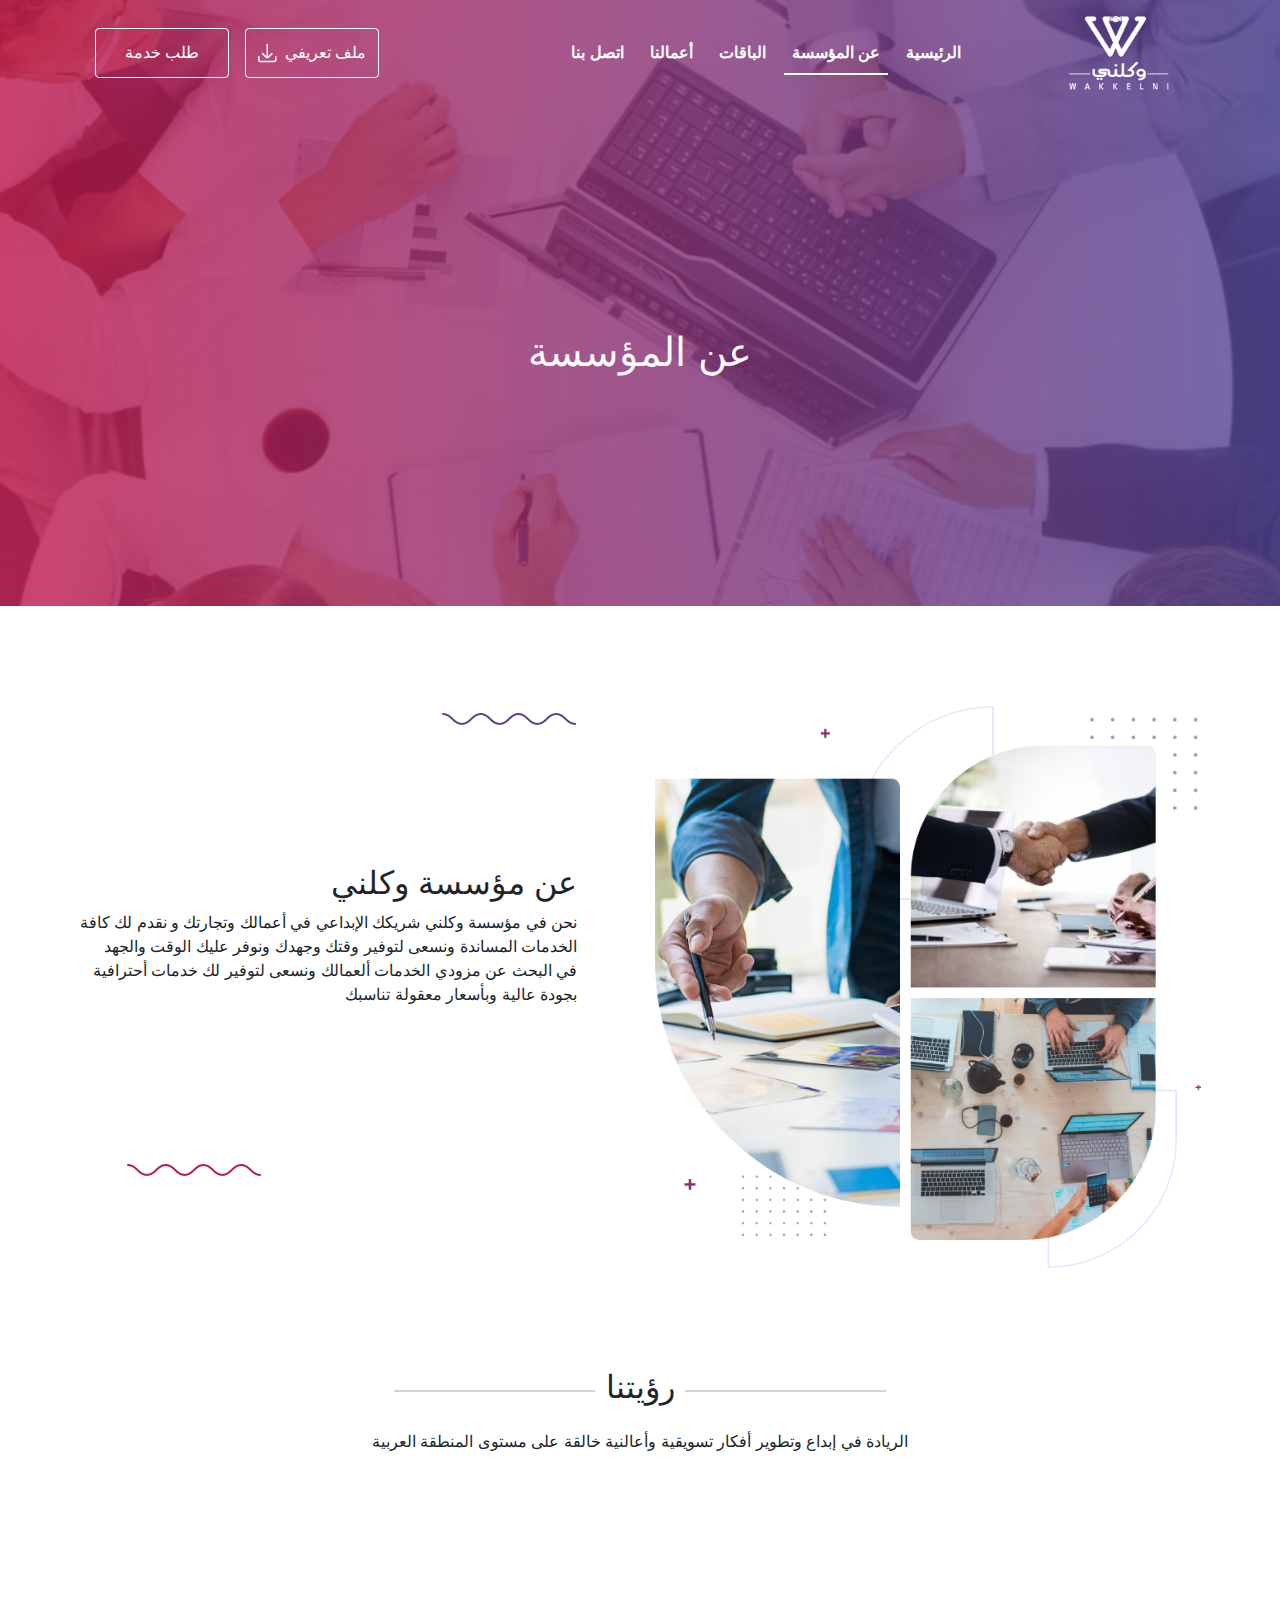
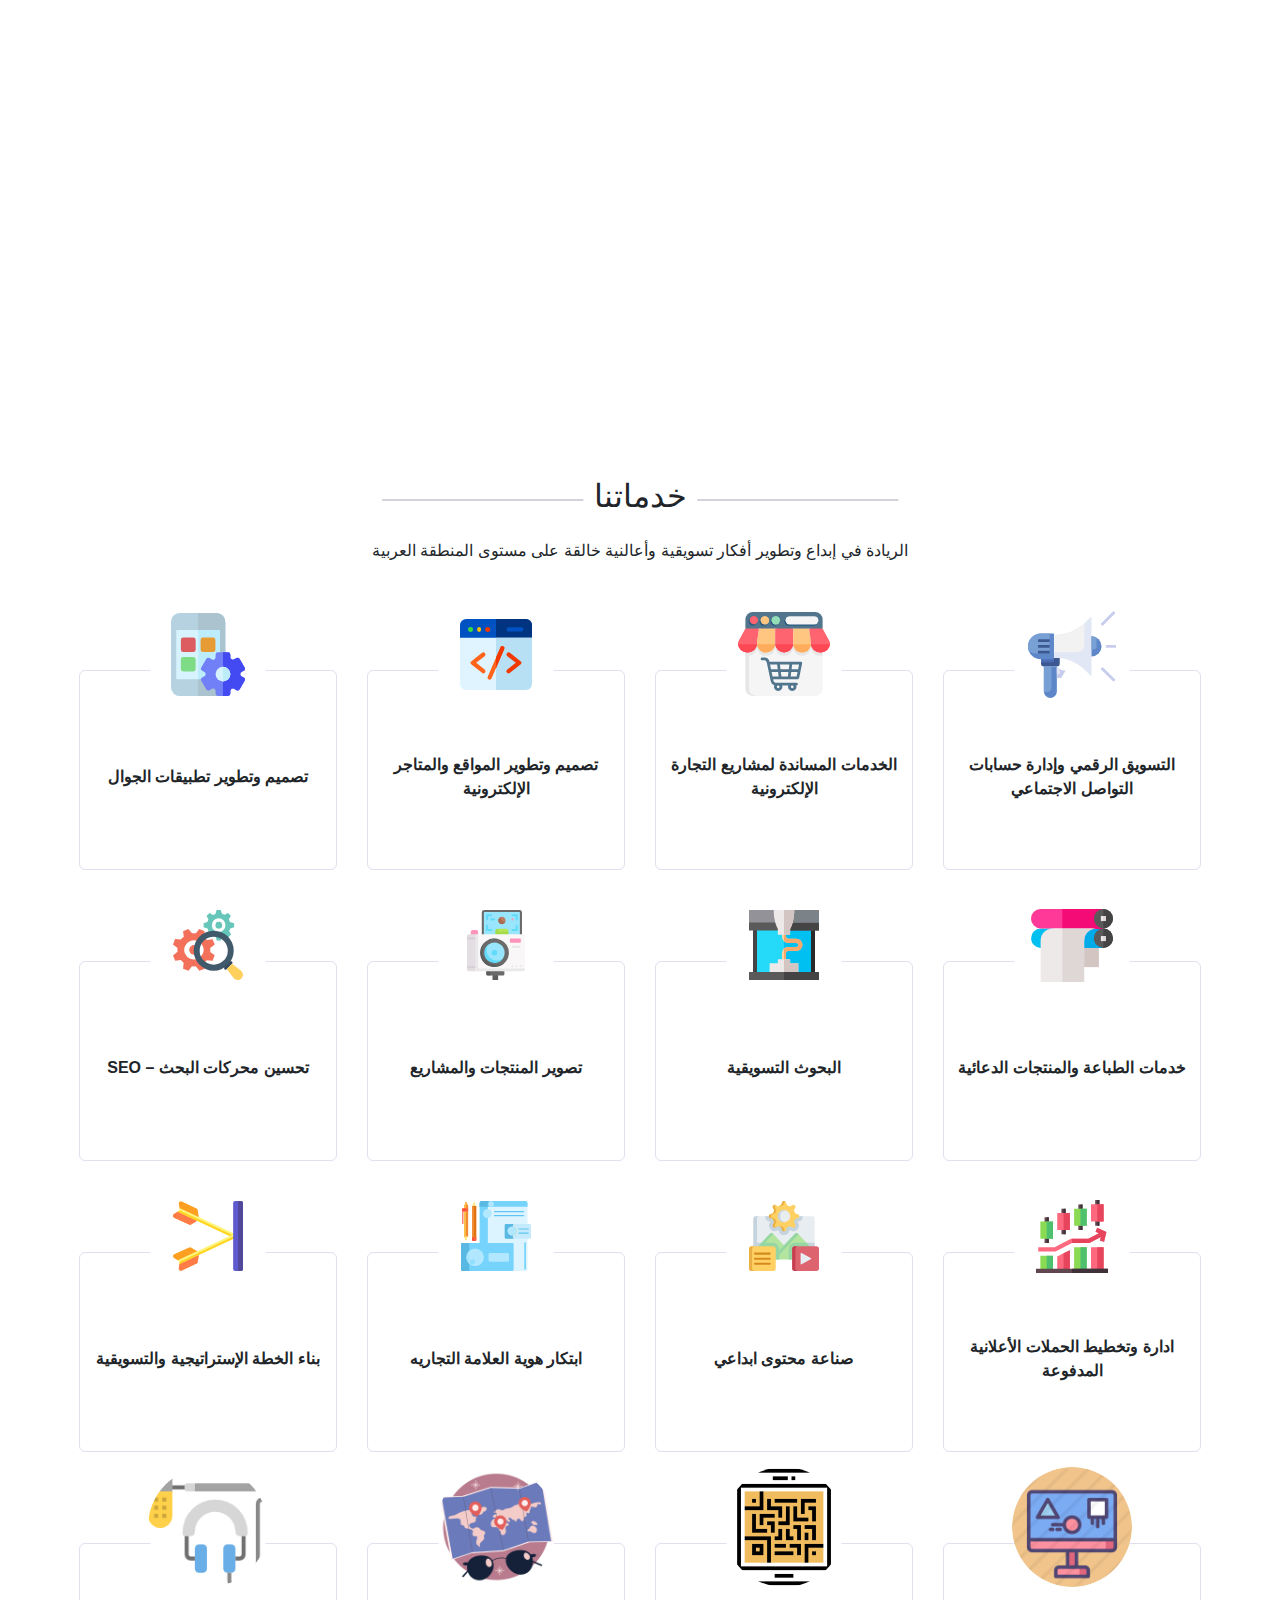
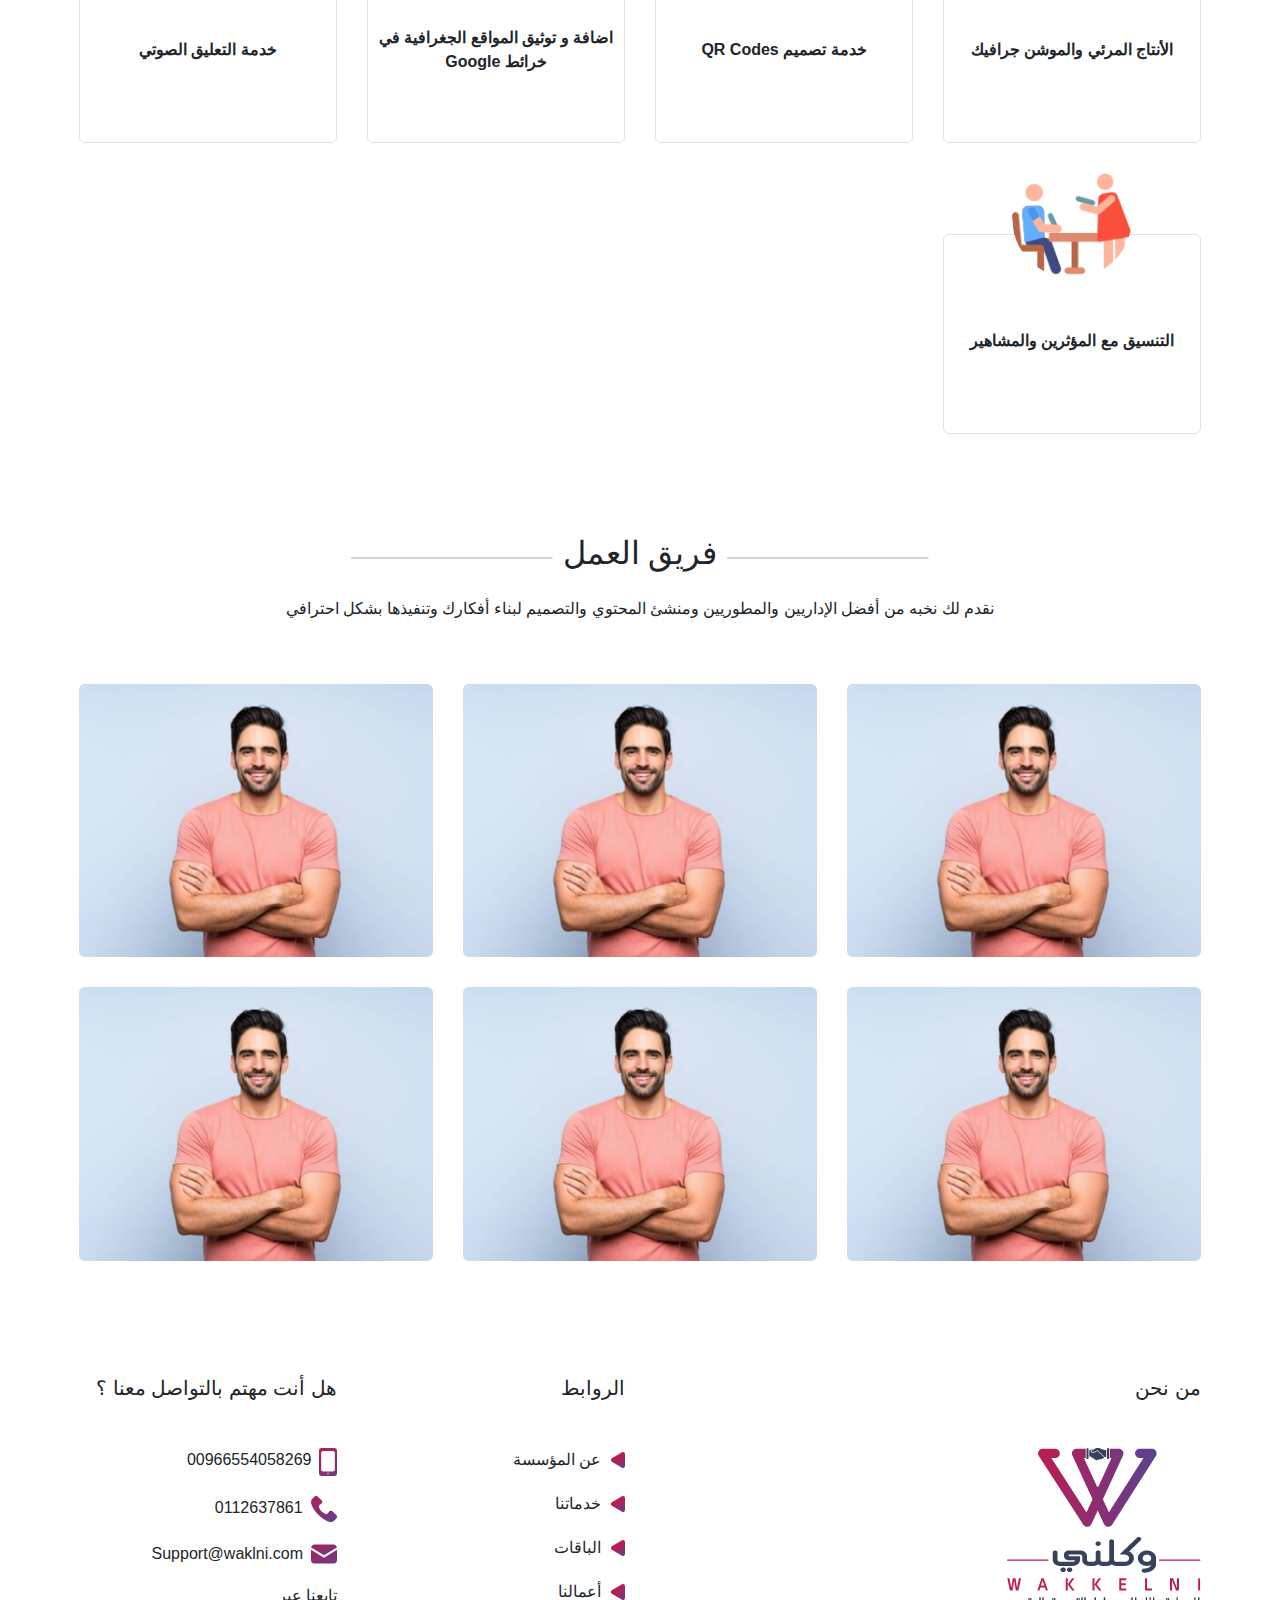
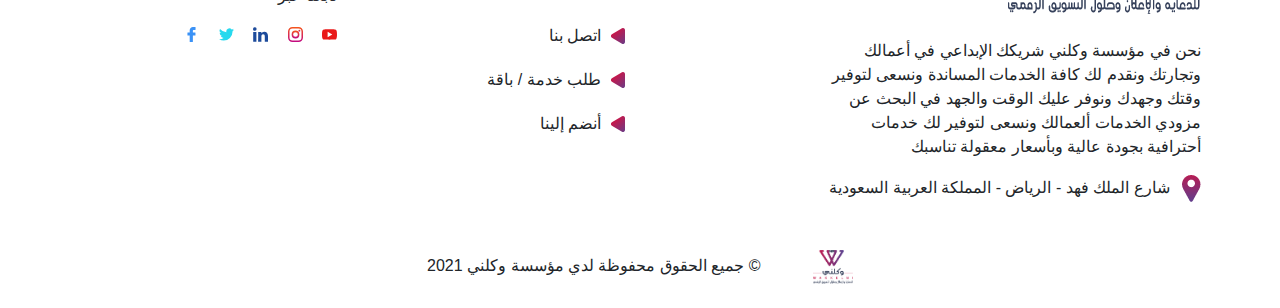
==== commit 31356798: "final edits" ====
--- a/about-us.html
+++ b/about-us.html
@@ -5,10 +5,15 @@
         <meta charset="UTF-8">
         <meta http-equiv="X-UA-Compatible" content="IE=edge">
         <meta name="viewport" content="width=device-width, initial-scale=1.0">
+        <meta name="keywords"
+            content="التسويق الالكتروني, التسويق الرقمي ,خدمات الطباعة ,تصميم المواقع الالكترونية , SEO , متجر الكتروني , تصميم تطبيقات ,دعاية وأعلان ,تحسين محركات البحث , أعلان مستهدف, تسويق بالعمولة , تسويق سوشال ميديا  , أدارة سوشال ميديا , أستراتيجية تسويقية  , خطة تسويقية, أعلانات مدفوعة, أعلانات جوجل, Google Ads, مستشار تسويق, التجارة الألكترونية, تصميم هوية تجارية, إدارة التسويق الرقمي, صياغة وتحرير المحتوى, شركة دعاية وأعلان, شركات التسويق, واجهة مستخدم, تصاميم غرافيك, تصوير منتجات, تصميم موقع الكتروني">
+        <meta name="description"
+            content="نحن في مؤسسة وكلني شريكك الإبداعي في أعمالك لدينا  خبراء في صناعة المواقع الإلكترونية والإعلانات وتخطيط التسويق الرقمي، ونخبة من الفنانين والمصممين المحترفين">
+        <link rel="shortcut icon" href="./imgs/logo.svg" type="image/x-icon">
         <link rel="stylesheet" href="./css/bootstrap.min.css">
         <link rel="stylesheet" href="./css/main.css">
         <link rel="stylesheet" href="./css/about-us.css">
-        <title>Document</title>
+        <title>About us</title>
     </head>
 
     <body>
@@ -116,7 +121,7 @@
                                                         <img src="./imgs/vlogger.svg" alt="idea">
                                                     </div>
                                                     <div class="text">
-                                                        <p>خدمات التصوير والأنتاج الدعائي والأعلاني</p>
+                                                        <p>تصوير المنتجات والمشاريع</p>
                                                     </div>
                                                 </label>
                                             </div>
@@ -138,7 +143,7 @@
                                                         <img src="./imgs/stock-market.svg" alt="idea">
                                                     </div>
                                                     <div class="text">
-                                                        <p>استراتيجية العلامة التجارية</p>
+                                                        <p>ادارة وتخطيط الحملات الأعلانية المدفوعة</p>
                                                     </div>
                                                 </label>
                                             </div>
@@ -171,7 +176,62 @@
                                                         <img src="./imgs/target.svg" alt="idea">
                                                     </div>
                                                     <div class="text">
-                                                        <p>اعداد خطط تسويقيه مبتكرة</p>
+                                                        <p>بناء الخطة الإستراتيجية والتسويقية</p>
+                                                    </div>
+                                                </label>
+                                            </div>
+                                            <div class="col-md-3 col-6 item">
+                                                <input type="checkbox" id="serve-12" name="serve-12" value="serve-12">
+                                                <label for="serve-12" class="wrapper">
+                                                    <div class="img">
+                                                        <img src="./imgs/motion.png" alt="idea">
+                                                    </div>
+                                                    <div class="text">
+                                                        <p>الأنتاج المرئي والموشن جرافيك</p>
+                                                    </div>
+                                                </label>
+                                            </div>
+                                            <div class="col-md-3 col-6 item">
+                                                <input type="checkbox" id="serve-12" name="serve-12" value="serve-12">
+                                                <label for="serve-12" class="wrapper">
+                                                    <div class="img">
+                                                        <img src="./imgs/qrcode.png" alt="idea">
+                                                    </div>
+                                                    <div class="text">
+                                                        <p>خدمة تصميم QR Codes</p>
+                                                    </div>
+                                                </label>
+                                            </div>
+                                            <div class="col-md-3 col-6 item">
+                                                <input type="checkbox" id="serve-12" name="serve-12" value="serve-12">
+                                                <label for="serve-12" class="wrapper">
+                                                    <div class="img">
+                                                        <img src="./imgs/map.png" alt="idea">
+                                                    </div>
+                                                    <div class="text">
+                                                        <p>اضافة و توثيق المواقع الجغرافية في خرائط Google</p>
+                                                    </div>
+                                                </label>
+                                            </div>
+                                            <div class="col-md-3 col-6 item">
+                                                <input type="checkbox" id="serve-12" name="serve-12" value="serve-12">
+                                                <label for="serve-12" class="wrapper">
+                                                    <div class="img">
+                                                        <img src="./imgs/voiceover.png" alt="idea">
+                                                    </div>
+                                                    <div class="text">
+                                                        <p>خدمة التعليق الصوتي</p>
+                                                    </div>
+                                                </label>
+                                            </div>
+                                            <div class="col-md-3 col-6 item">
+                                                <input type="checkbox" id="serve-12" name="serve-12" value="serve-12">
+                                                <label for="serve-12" class="wrapper">
+                                                    <div class="img">
+                                                        <img src="./imgs/famous.png" alt="idea">
+                                                    </div>
+                                                    <div class="text">
+                                                        <p>التنسيق مع المؤثرين والمشاهير</p>
                                                     </div>
                                                 </label>
                                             </div>
@@ -243,6 +303,7 @@
                         </form>
                     </div>
                 </div>
+
             </div>
         </div>
 
@@ -273,8 +334,8 @@
                                 <a class="nav-link " href="./contact-us.html">اتصل بنا</a>
                             </li>
                         </ul>
-                        <form class="form-inline mr-auto float-left">
-                            <button class="btn btn-outline-light base-button" type="submit">
+                        <div class="form-inline mr-auto float-left">
+                            <a class="btn btn-outline-light base-button" href="./Profile Low.pdf" target="_blank">
                                 ملف تعريفي
                                 <svg class="mr-2" id="fi-rr-download" xmlns="http://www.w3.org/2000/svg" width="24"
                                     height="24" viewBox="0 0 24 24">
@@ -285,10 +346,11 @@
                                         d="M5.293,13.538l4.586,4.587a3.007,3.007,0,0,0,4.242,0l4.586-4.586a1,1,0,1,0-1.414-1.414L13,16.416V1a1,1,0,0,0-2,0V16.417L6.707,12.124a1,1,0,1,0-1.414,1.414Z"
                                         fill="#fff" />
                                 </svg>
-
-                            </button>
-                            <button class="btn btn-outline-light mr-3 base-button" type="submit">طلب خدمة</button>
-                        </form>
+                            </a>
+                            <button class="btn btn-outline-light mr-3 base-button ask-serve-btn" data-toggle="modal"
+                                data-target="#modal">طلب
+                                خدمة</button>
+                        </div>
                     </div>
                 </nav>
                 <div class="demo text-center d-flex justify-content-center align-items-center text-light w-100">
@@ -297,7 +359,7 @@
             </div>
         </header>
 
-        <section class="about-us-section">
+        <section class="about-us-section" id="about-us">
             <div class="container">
                 <div class="row justify-content-between">
                     <div class="col-md-6 col-12">
@@ -346,7 +408,7 @@
             </div>
         </section>
 
-        <section class="services text-center">
+        <section class="services text-center" id="services">
             <div class="container">
                 <div class="heading">
                     <div class="flexy-heading mb-3">
@@ -428,7 +490,7 @@
                             </div>
                             <div class="wrapper">
                                 <div class="text">
-                                    <p>خدمات التصوير والأنتاج الدعائي والأعلاني</p>
+                                    <p>تصوير المنتجات والمشاريع</p>
                                 </div>
                             </div>
                         </div>
@@ -448,7 +510,7 @@
                             </div>
                             <div class="wrapper">
                                 <div class="text">
-                                    <p>استراتيجية العلامة التجارية</p>
+                                    <p>ادارة وتخطيط الحملات الأعلانية المدفوعة</p>
                                 </div>
                             </div>
                         </div>
@@ -478,7 +540,57 @@
                             </div>
                             <div class="wrapper">
                                 <div class="text">
-                                    <p>اعداد خطط تسويقيه مبتكرة</p>
+                                    <p>بناء الخطة الإستراتيجية والتسويقية</p>
+                                </div>
+                            </div>
+                        </div>
+                        <div class="col-md-3 col-6 item">
+                            <div class="img">
+                                <img src="./imgs/motion.png" alt="idea">
+                            </div>
+                            <div class="wrapper">
+                                <div class="text">
+                                    <p>الأنتاج المرئي والموشن جرافيك</p>
+                                </div>
+                            </div>
+                        </div>
+                        <div class="col-md-3 col-6 item">
+                            <div class="img">
+                                <img src="./imgs/qrcode.png" alt="idea">
+                            </div>
+                            <div class="wrapper">
+                                <div class="text">
+                                    <p>خدمة تصميم QR Codes</p>
+                                </div>
+                            </div>
+                        </div>
+                        <div class="col-md-3 col-6 item">
+                            <div class="img">
+                                <img src="./imgs/map.png" alt="idea">
+                            </div>
+                            <div class="wrapper">
+                                <div class="text">
+                                    <p>اضافة و توثيق المواقع الجغرافية في خرائط Google</p>
+                                </div>
+                            </div>
+                        </div>
+                        <div class="col-md-3 col-6 item">
+                            <div class="img">
+                                <img src="./imgs/voiceover.png" alt="idea">
+                            </div>
+                            <div class="wrapper">
+                                <div class="text">
+                                    <p>خدمة التعليق الصوتي</p>
+                                </div>
+                            </div>
+                        </div>
+                        <div class="col-md-3 col-6 item">
+                            <div class="img">
+                                <img src="./imgs/famous.png" alt="idea">
+                            </div>
+                            <div class="wrapper">
+                                <div class="text">
+                                    <p>التنسيق مع المؤثرين والمشاهير</p>
                                 </div>
                             </div>
                         </div>
@@ -641,22 +753,31 @@
                     <div class="col-md-3 col-6">
                         <h5 class="mb-5">الروابط</h5>
                         <ul>
-                            <li><img class="ml-2" src="./imgs/Polygon 2.svg" alt="polygn"><a href="#">عن المؤسسة</a>
-                            </li>
-                            <li><img class="ml-2" src="./imgs/Polygon 2.svg" alt="polygn"><a href="#">خدماتنا</a>
-                            </li>
-                            <li><img class="ml-2" src="./imgs/Polygon 2.svg" alt="polygn"><a href="#">الباقات</a>
-                            </li>
-                            <li><img class="ml-2" src="./imgs/Polygon 2.svg" alt="polygn"><a
-                                    href="./gallery.html">أعمالنا</a>
-                            </li>
-                            <li><img class="ml-2" src="./imgs/Polygon 2.svg" alt="polygn"><a href="#">اتصل بنا</a>
-                            </li>
-                            <li><img class="ml-2" src="./imgs/Polygon 2.svg" alt="polygn"><a href="#">طلب خدمة /
-                                    باقة</a>
-                            </li>
-                            <li><img class="ml-2" src="./imgs/Polygon 2.svg" alt="polygn"><a href="#">أنضم إلينا</a>
-                            </li>
+                            <ul>
+                                <li><img class="ml-2" src="./imgs/Polygon 2.svg" alt="polygn"><a href="#about-us">عن
+                                        المؤسسة</a>
+                                </li>
+                                <li><img class="ml-2" src="./imgs/Polygon 2.svg" alt="polygn"><a
+                                        href="#services">خدماتنا</a>
+                                </li>
+                                <li><img class="ml-2" src="./imgs/Polygon 2.svg" alt="polygn"><a
+                                        href="./packages.html">الباقات</a>
+                                </li>
+                                <li><img class="ml-2" src="./imgs/Polygon 2.svg" alt="polygn"><a
+                                        href="./gallery.html">أعمالنا</a>
+                                </li>
+                                <li><img class="ml-2" src="./imgs/Polygon 2.svg" alt="polygn"><a
+                                        href="./contact-us.html">اتصل بنا</a>
+                                </li>
+                                <li><img class="ml-2" src="./imgs/Polygon 2.svg" alt="polygn"><a href="#services">طلب
+                                        خدمة /
+                                        باقة</a>
+                                </li>
+                                <li><img class="ml-2" src="./imgs/Polygon 2.svg" alt="polygn"><a
+                                        href="./contact-us.html">أنضم
+                                        إلينا</a>
+                                </li>
+                            </ul>
                         </ul>
                     </div>
                     <div class="col-md-3 col-6">
@@ -681,11 +802,11 @@
                             <li><a href="#"><img src="./imgs/twitter-logo-silhouette.svg" alt="twitter"></a></li>
                             <li><a href="#"><img src="./imgs/facebook-logo.svg" alt="twitter"></a></li>
                         </ul>
-                        <h6>النشرة البريدية</h6>
+                        <!-- <h6>النشرة البريدية</h6>
                         <form class="news" action="" method="post">
                             <input class="form-control mt-3" type="email" required value="مثال : Example@gmail.com">
                             <input type="submit" value="اشترك الآن" class="base-button btn">
-                        </form>
+                        </form> -->
 
                     </div>
                 </div>
--- a/css/main.css
+++ b/css/main.css
@@ -211,6 +211,10 @@
 .modal .modal-dialog .modal-content .container form > .wrapper .modal-body div[class^=col-] {
   margin-bottom: 20px;
 }
+.modal .modal-dialog .modal-content .container form > .wrapper .modal-body div[class^=col-] img {
+  width: 73px;
+  height: 73px;
+}
 .modal .modal-dialog .modal-content .container form > .wrapper .modal-body input {
   display: none;
 }
@@ -297,7 +301,7 @@
 }
 
 header {
-  background: url(../imgs/home-bg.png) no-repeat;
+  background: url(../imgs/home-bg.jpeg) no-repeat;
   background-size: cover;
   background-position: center;
   height: 100vh;
@@ -341,6 +345,7 @@
 header .demo .carousel-indicators li.active {
   width: 50px;
 }
+header a.base-button,
 header button.base-button {
   background: transparent;
   border: 1px solid #fff;
@@ -403,6 +408,10 @@
 .services .advantages .item .img {
   border: none;
 }
+.services .advantages .item .img img {
+  height: auto;
+  max-width: 100%;
+}
 .services .advantages .item .wrapper {
   border: 1px solid #e4ddef;
   height: 200px;
@@ -484,6 +493,10 @@
   display: inline-block;
   margin-left: 15px;
 }
+footer ul.social li img {
+  width: 15px;
+  height: 15px;
+}
 footer .news input:last-of-type {
   margin-right: 0;
 }
@@ -500,7 +513,7 @@
 }
 @media (max-width: 767px) {
   footer ul li {
-    font-size: 14px;
+    font-size: 12px;
   }
   footer .copy-right img {
     margin-left: 0 !important;
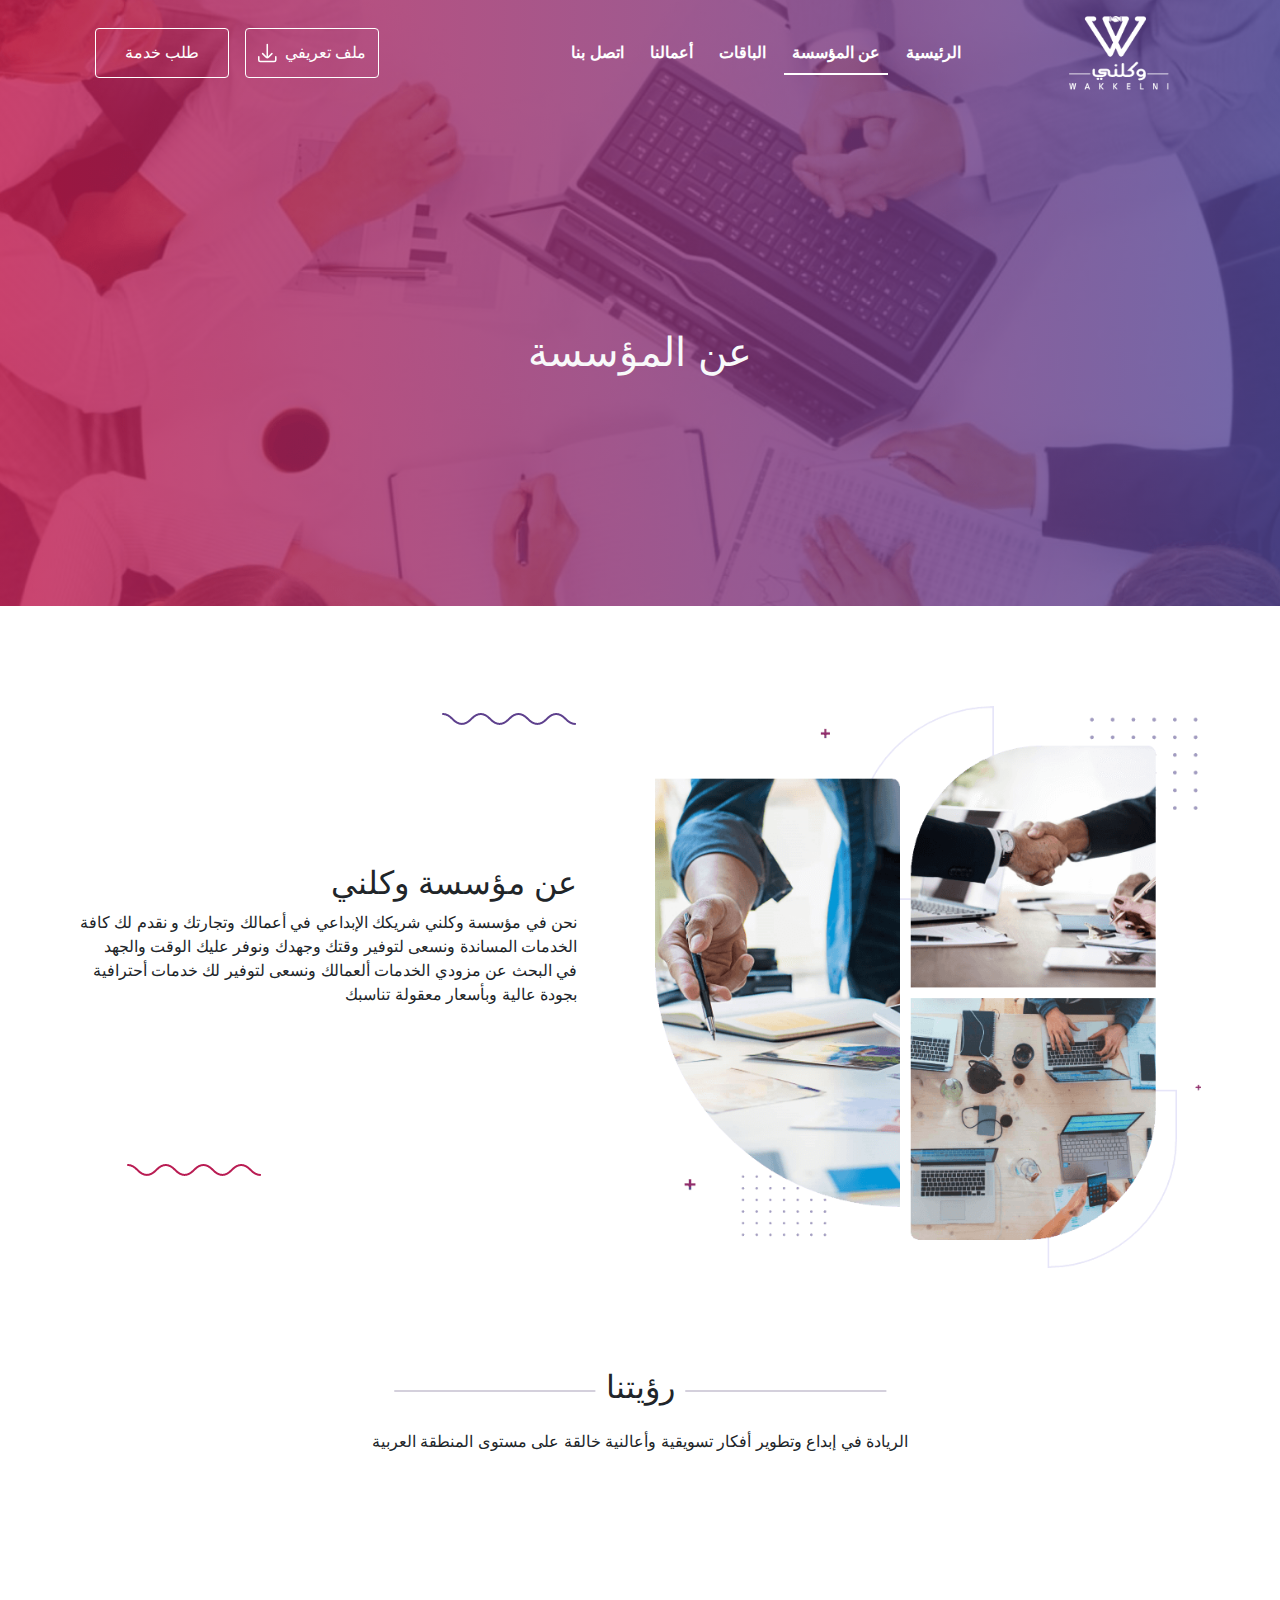
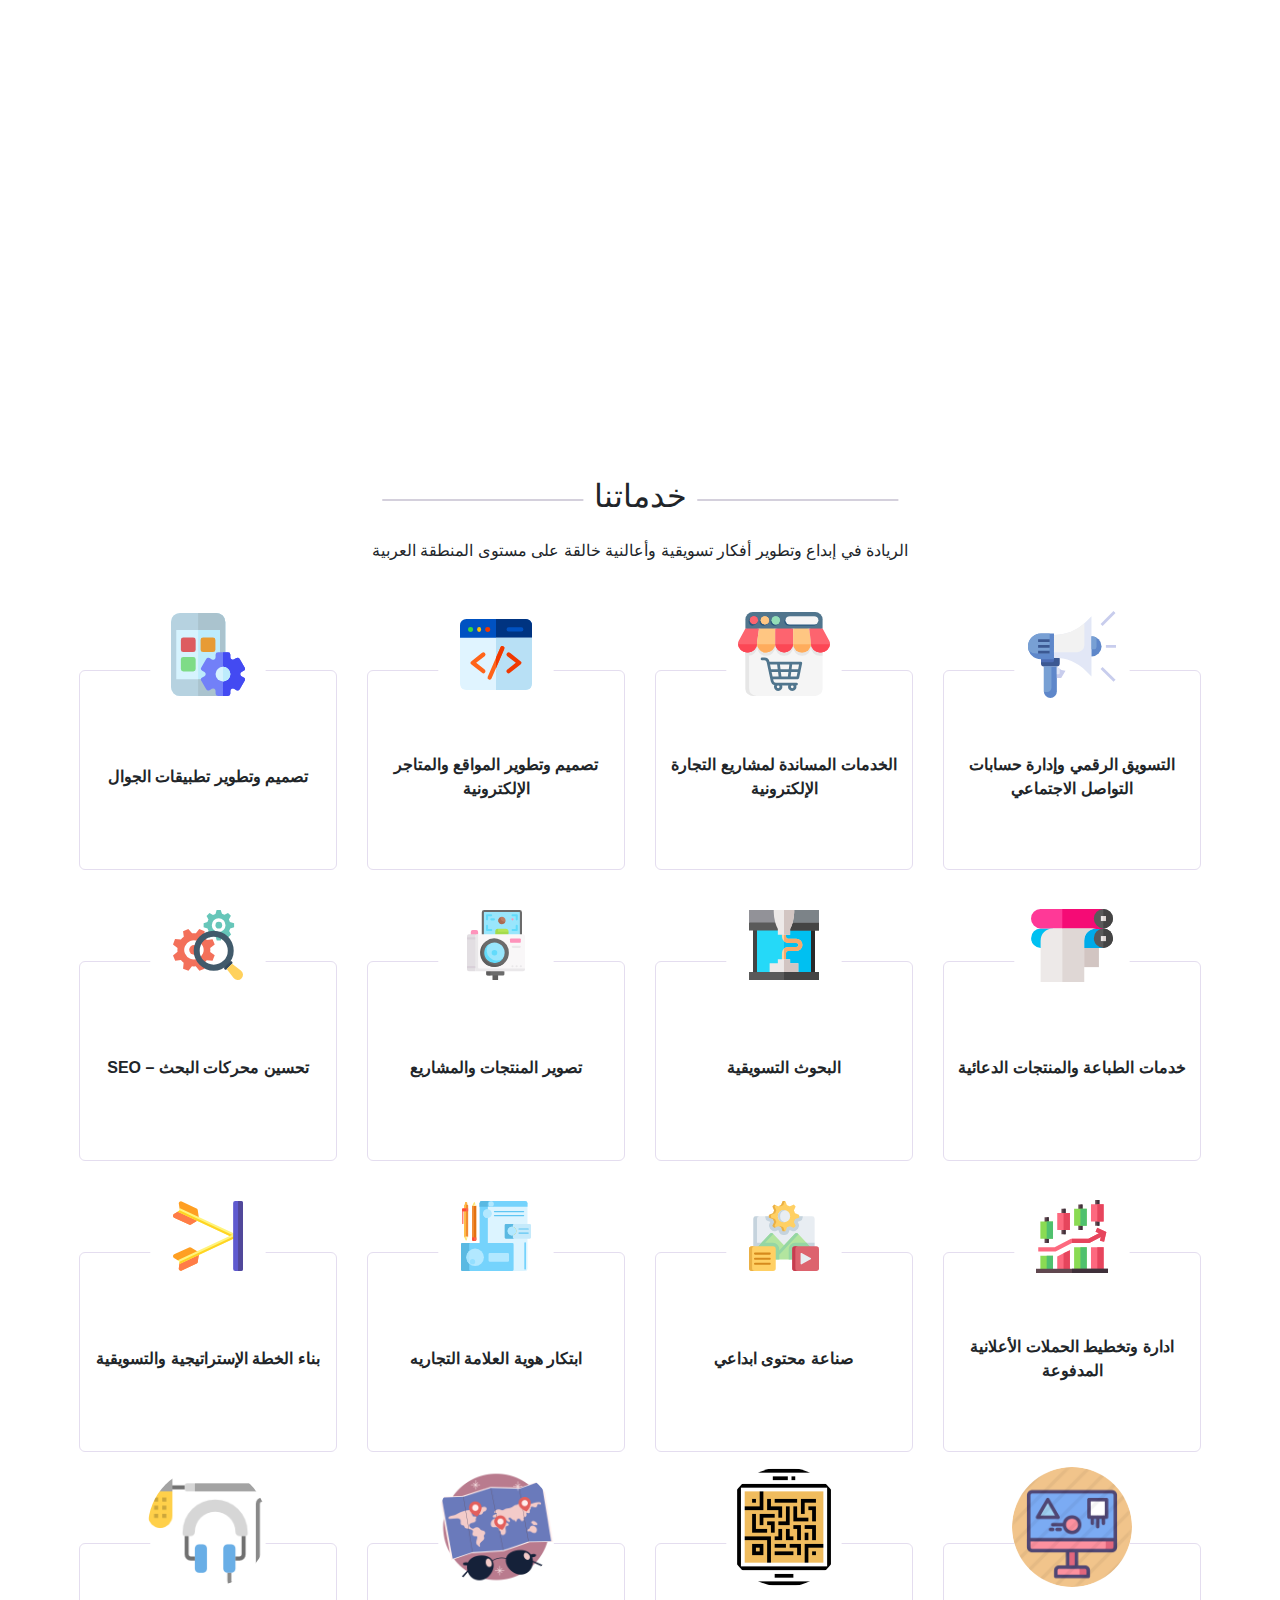
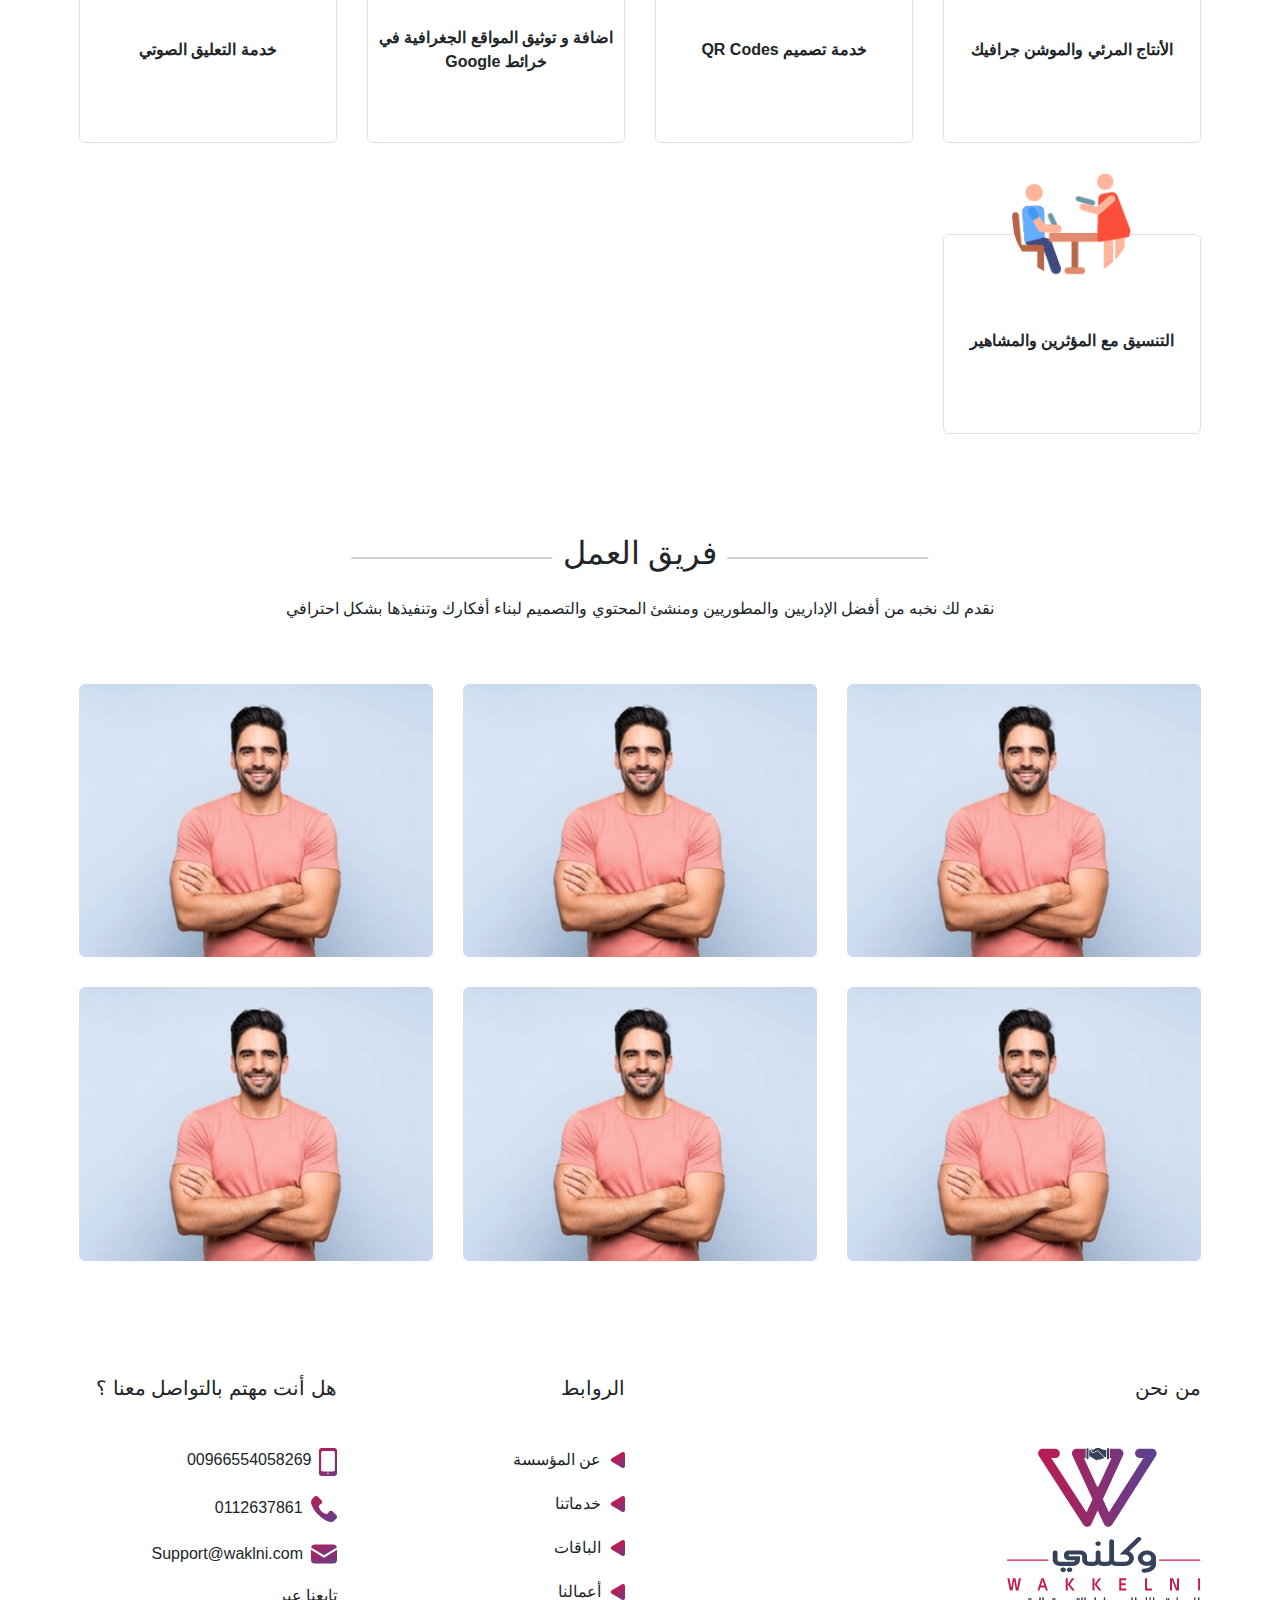
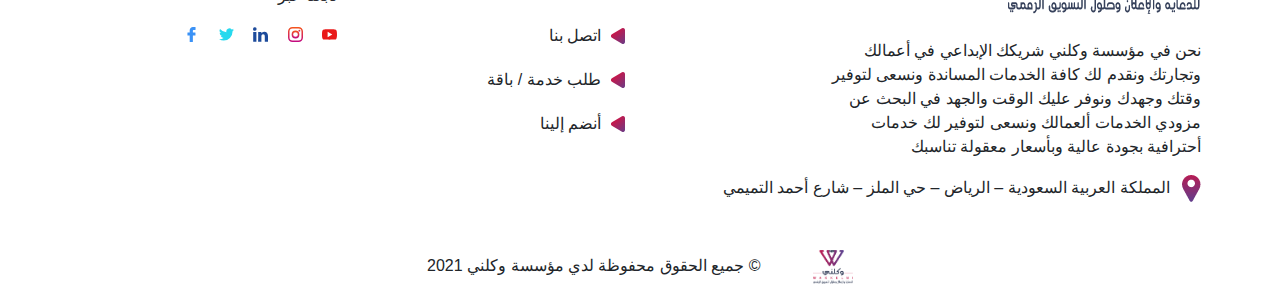
==== commit 41128357: "adding the location" ====
--- a/about-us.html
+++ b/about-us.html
@@ -745,8 +745,7 @@
                             <div>
                                 <img src="./imgs/pin.png" alt="pin">
                                 <span class="mr-2 d-inline-block">
-                                    شارع الملك فهد - الرياض - المملكة العربية السعودية
-                                </span>
+                                    المملكة العربية السعودية – الرياض – حي الملز – شارع أحمد التميمي </span>
                             </div>
                         </div>
                     </div>
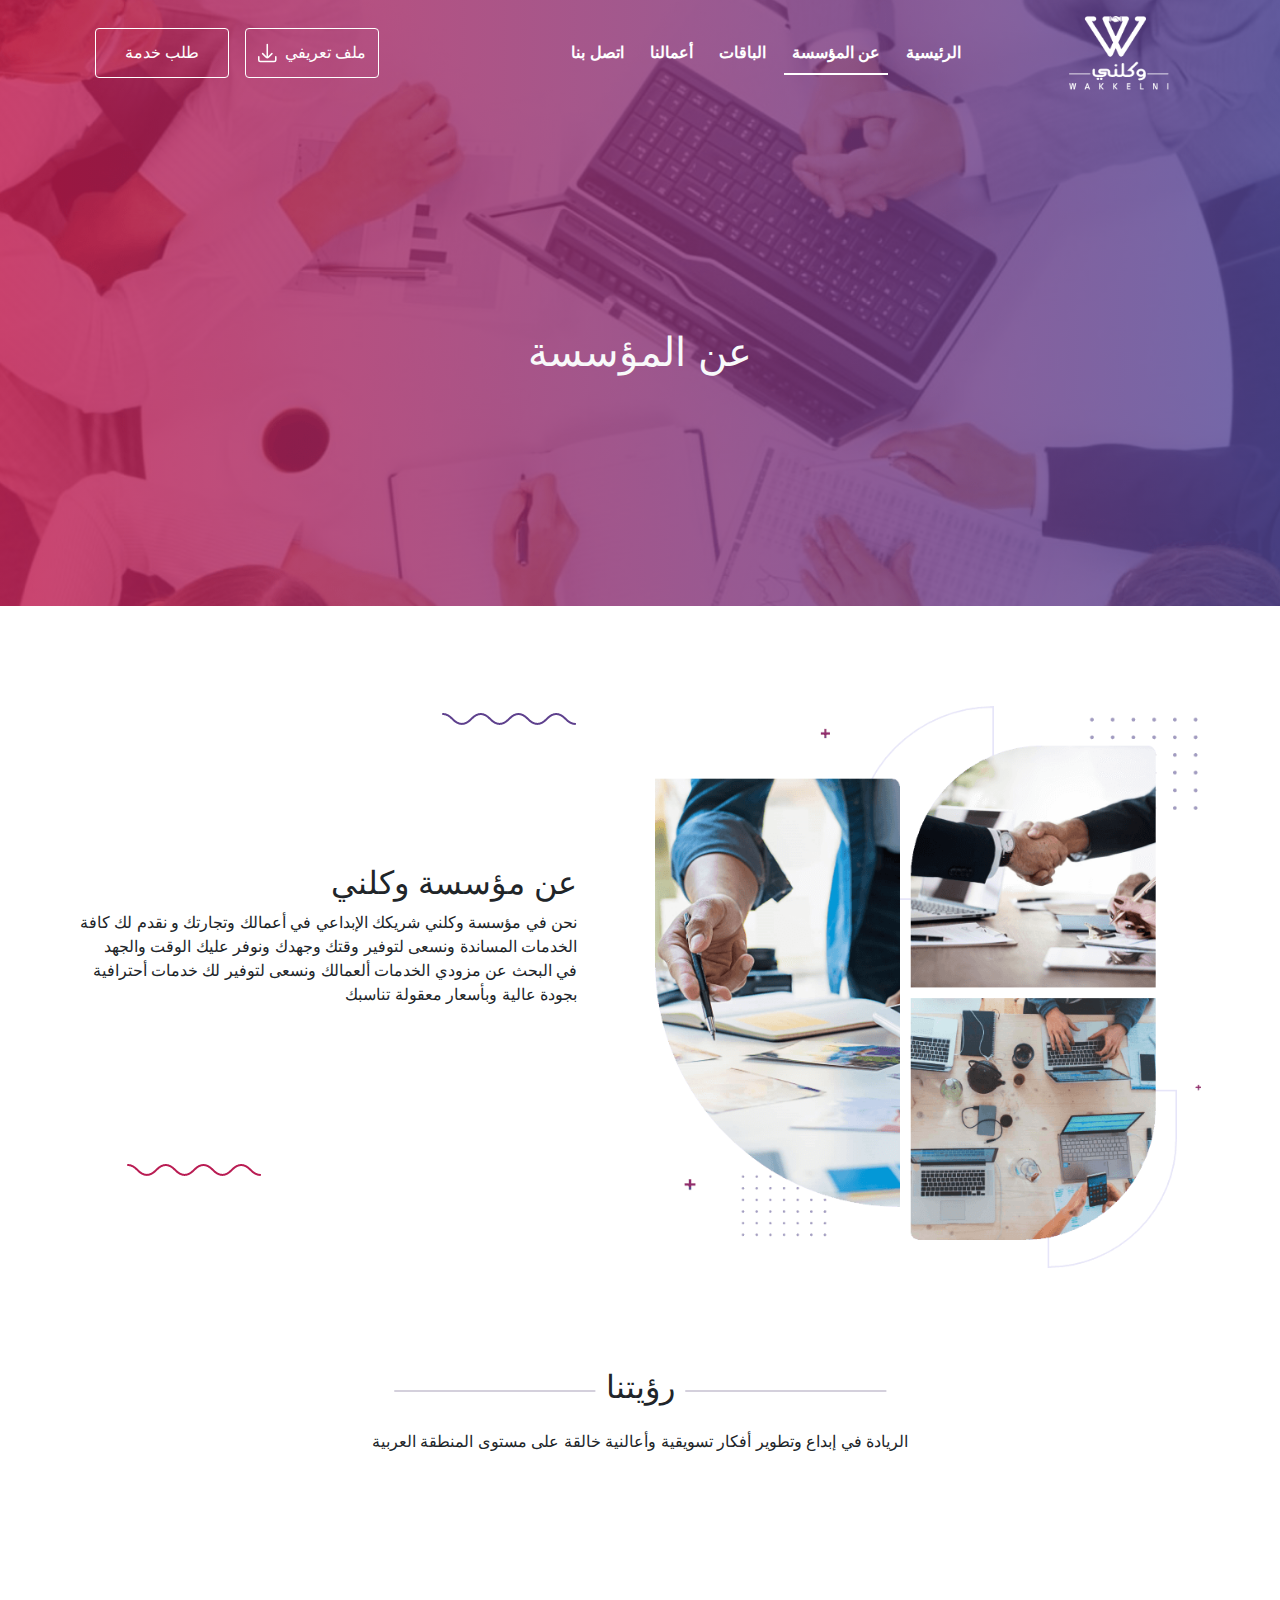
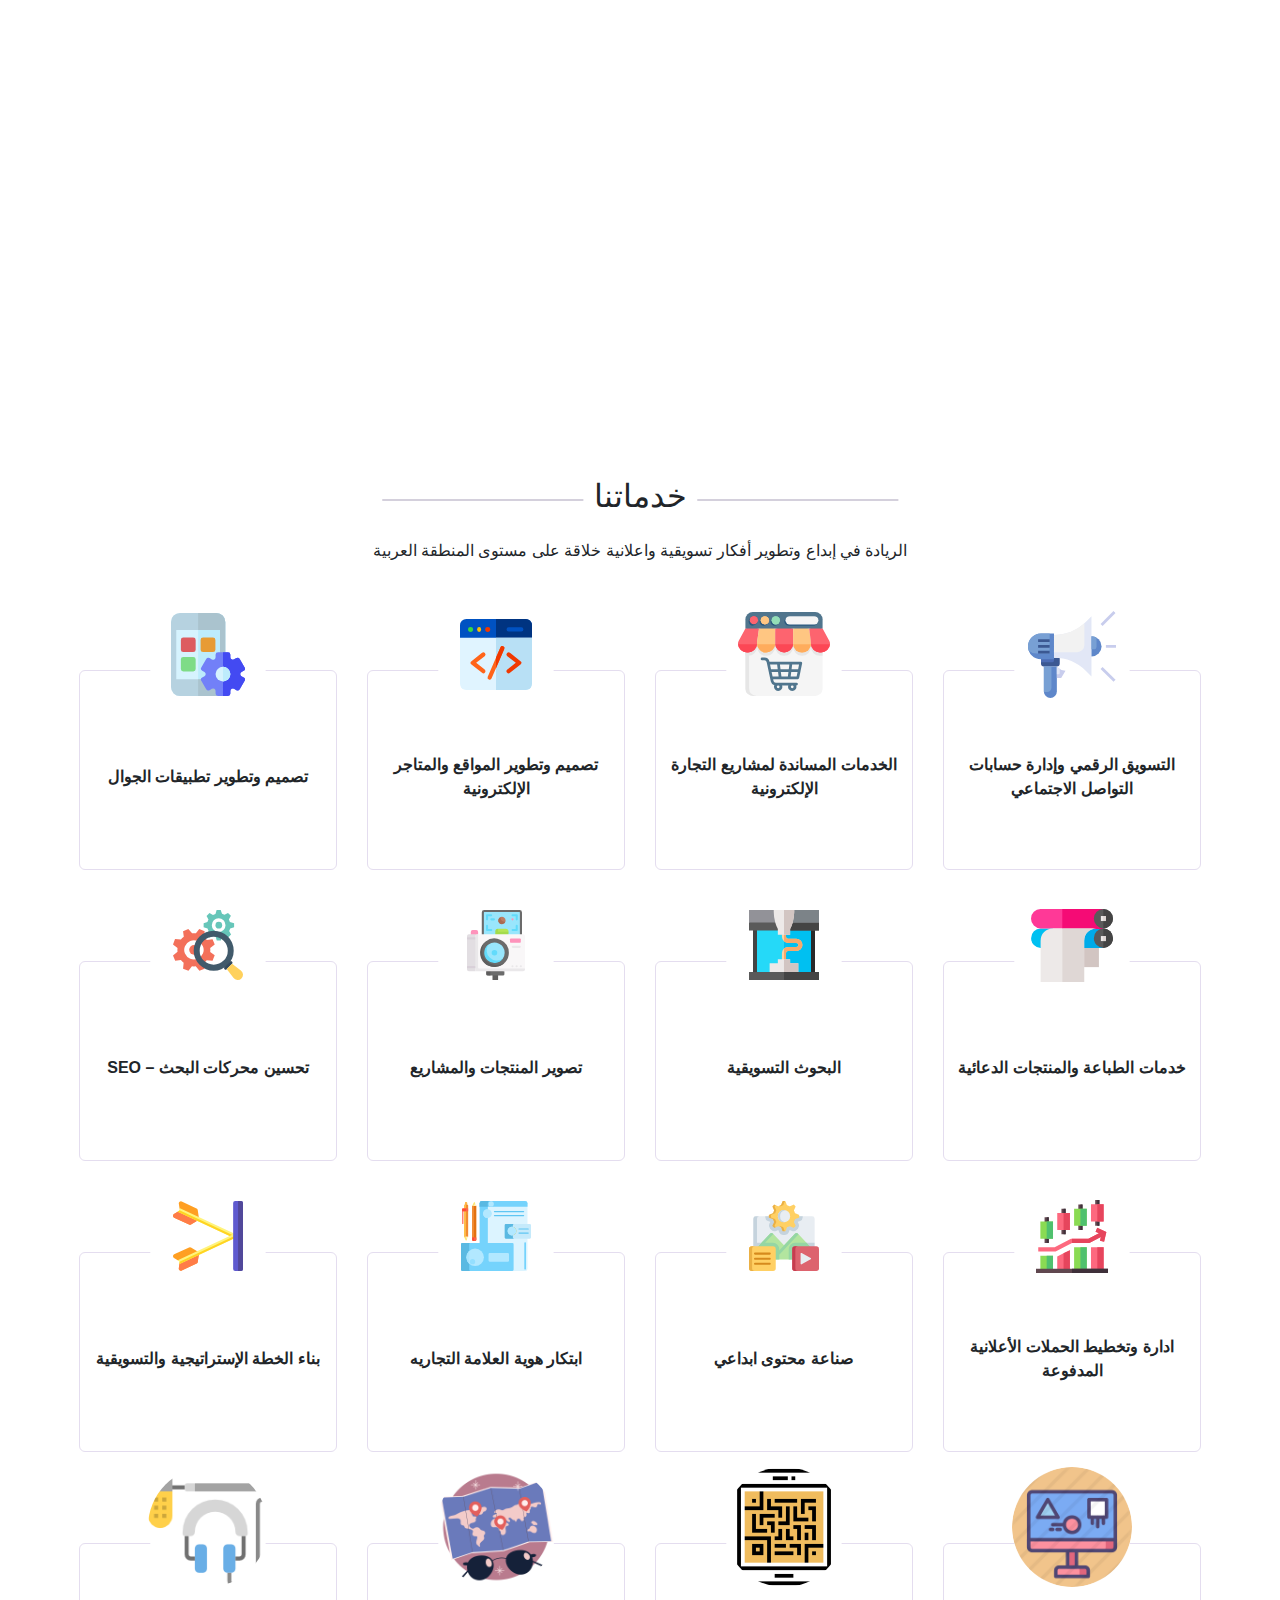
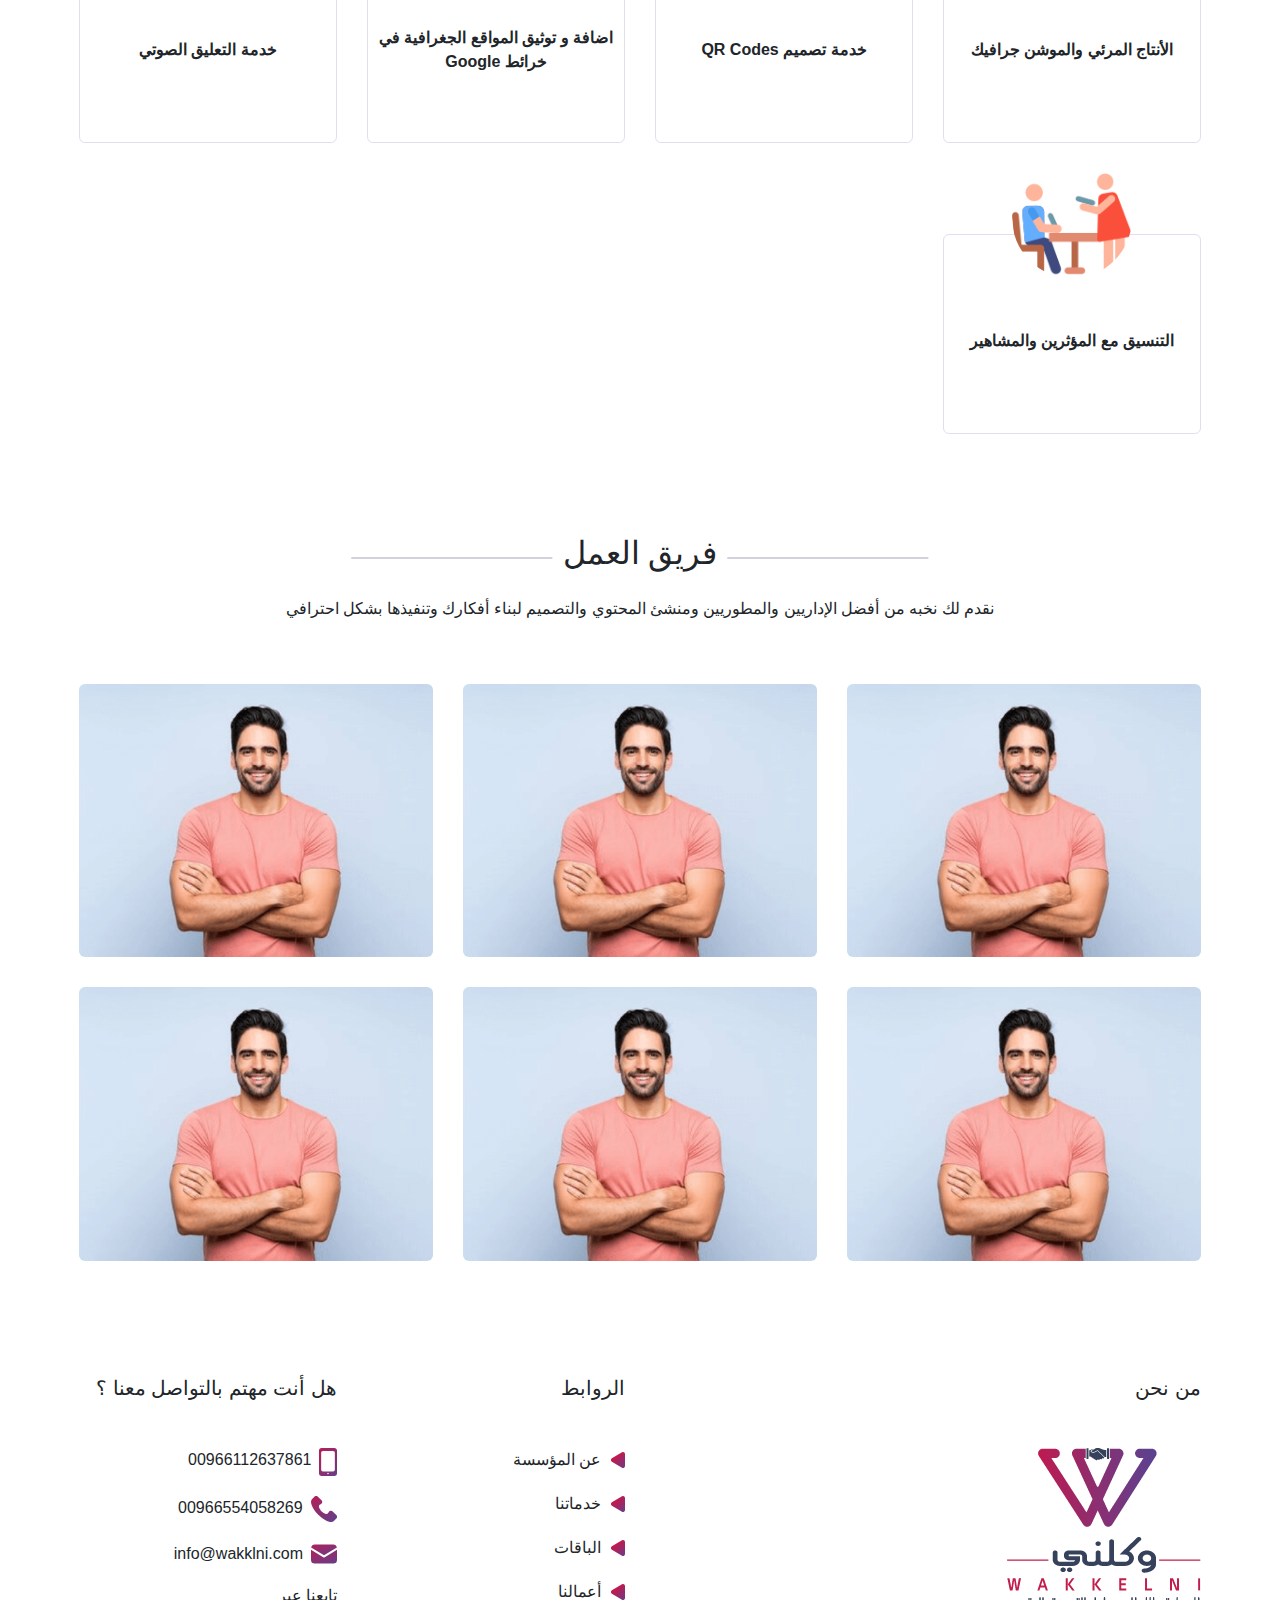
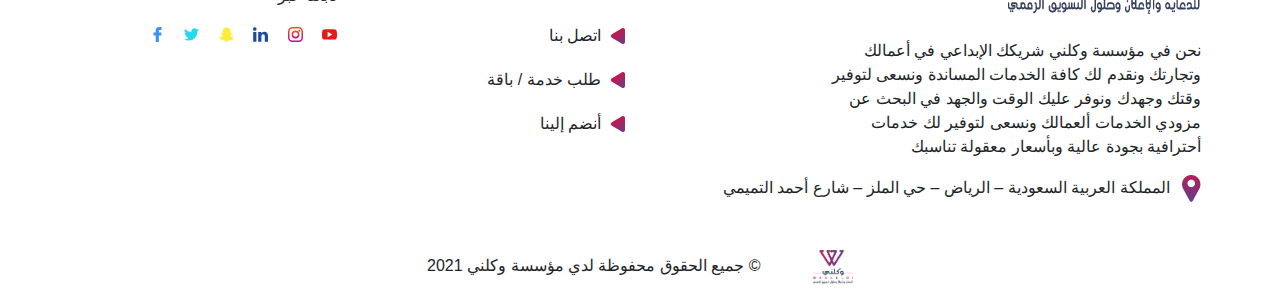
==== commit c4a77bde: "adding buisness packs" ====
--- a/about-us.html
+++ b/about-us.html
@@ -181,8 +181,8 @@
                                                 </label>
                                             </div>
                                             <div class="col-md-3 col-6 item">
-                                                <input type="checkbox" id="serve-12" name="serve-12" value="serve-12">
-                                                <label for="serve-12" class="wrapper">
+                                                <input type="checkbox" id="serve-13" name="serve-13" value="serve-13">
+                                                <label for="serve-13" class="wrapper">
                                                     <div class="img">
                                                         <img src="./imgs/motion.png" alt="idea">
                                                     </div>
@@ -192,8 +192,8 @@
                                                 </label>
                                             </div>
                                             <div class="col-md-3 col-6 item">
-                                                <input type="checkbox" id="serve-12" name="serve-12" value="serve-12">
-                                                <label for="serve-12" class="wrapper">
+                                                <input type="checkbox" id="serve-14" name="serve-14" value="serve-14">
+                                                <label for="serve-14" class="wrapper">
                                                     <div class="img">
                                                         <img src="./imgs/qrcode.png" alt="idea">
                                                     </div>
@@ -203,8 +203,8 @@
                                                 </label>
                                             </div>
                                             <div class="col-md-3 col-6 item">
-                                                <input type="checkbox" id="serve-12" name="serve-12" value="serve-12">
-                                                <label for="serve-12" class="wrapper">
+                                                <input type="checkbox" id="serve-15" name="serve-15" value="serve-15">
+                                                <label for="serve-15" class="wrapper">
                                                     <div class="img">
                                                         <img src="./imgs/map.png" alt="idea">
                                                     </div>
@@ -214,8 +214,8 @@
                                                 </label>
                                             </div>
                                             <div class="col-md-3 col-6 item">
-                                                <input type="checkbox" id="serve-12" name="serve-12" value="serve-12">
-                                                <label for="serve-12" class="wrapper">
+                                                <input type="checkbox" id="serve-16" name="serve-16" value="serve-16">
+                                                <label for="serve-16" class="wrapper">
                                                     <div class="img">
                                                         <img src="./imgs/voiceover.png" alt="idea">
                                                     </div>
@@ -225,8 +225,8 @@
                                                 </label>
                                             </div>
                                             <div class="col-md-3 col-6 item">
-                                                <input type="checkbox" id="serve-12" name="serve-12" value="serve-12">
-                                                <label for="serve-12" class="wrapper">
+                                                <input type="checkbox" id="serve-17" name="serve-17" value="serve-17">
+                                                <label for="serve-17" class="wrapper">
                                                     <div class="img">
                                                         <img src="./imgs/famous.png" alt="idea">
                                                     </div>
@@ -417,7 +417,7 @@
                         <img src="./imgs/heading-line.png" alt="line">
                     </div>
                     <p>
-                        الريادة في إبداع وتطوير أفكار تسويقية وأعالنية خالقة على مستوى المنطقة العربية </p>
+                        الريادة في إبداع وتطوير أفكار تسويقية واعلانية خلاقة على مستوى المنطقة العربية </p>
                 </div>
                 <div class="advantages home-advantages w-100" type="button" class="btn btn-primary" data-toggle="modal"
                     data-target="#modal">
@@ -783,23 +783,30 @@
                         <h5 class="mb-5">هل أنت مهتم بالتواصل معنا ؟</h5>
                         <ul>
                             <li>
-                                <img class="ml-2" src="./imgs/phone.svg" alt="phone"><span>00966554058269</span>
+                                <img class="ml-2" src="./imgs/phone.svg" alt="phone"><span>00966112637861</span>
                             </li>
                             <li>
-                                <img class="ml-2" src="./imgs/phone-call.svg" alt="phone-call"><span>0112637861</span>
+                                <img class="ml-2" src="./imgs/phone-call.svg"
+                                    alt="phone-call"><span>00966554058269</span>
                             </li>
                             <li>
                                 <img class="ml-2" src="./imgs/email (1).svg" alt="email"> <a
-                                    href="mailto:Support@waklni.com">Support@waklni.com</a>
+                                    href="mailto:info@wakklni.com">info@wakklni.com</a>
                             </li>
                         </ul>
                         <h6 class="mb-3">تابعنا عبر</h6>
                         <ul class="social">
-                            <li><a href="#"><img src="./imgs/youtube.svg" alt="youtube"></a></li>
-                            <li><a href="#"><img src="./imgs/instagram (1).svg" alt="instagram (1)"></a></li>
-                            <li><a href="#"><img src="./imgs/linkedin-logo.svg" alt="linkedin"></a></li>
-                            <li><a href="#"><img src="./imgs/twitter-logo-silhouette.svg" alt="twitter"></a></li>
-                            <li><a href="#"><img src="./imgs/facebook-logo.svg" alt="twitter"></a></li>
+                            <li><a href="#" target="_blank"><img src="./imgs/youtube.svg" alt="youtube"></a></li>
+                            <li><a href="https://www.instagram.com/wakkelni/" target="_blank"><img
+                                        src="./imgs/instagram (1).svg" alt="instagram (1)"></a></li>
+                            <li><a href="#" target="_blank"><img src="./imgs/linkedin-logo.svg" alt="linkedin"></a></li>
+                            <li><a href="https://www.snapchat.com/add/wakelni" target="_blank"><img
+                                        src="./imgs/snapchat.png" alt="snapchat"></a></li>
+                            <li><a href="#" target="_blank"><img src="./imgs/twitter-logo-silhouette.svg"
+                                        alt="twitter"></a></li>
+                            <li><a target="_blank"
+                                    href="https://www.facebook.com/%D9%88%D9%83%D9%84%D9%86%D9%8A-WKLNI-105530241849809/?ref=pages_you_manage"><img
+                                        src="./imgs/facebook-logo.svg" alt="facebook"></a></li>
                         </ul>
                         <!-- <h6>النشرة البريدية</h6>
                         <form class="news" action="" method="post">
--- a/css/main.css
+++ b/css/main.css
@@ -187,7 +187,7 @@
   color: white;
   border: none;
 }
-.modal .modal-dialog .modal-content#service-content {
+.modal .modal-dialog .modal-content#buissness-packs, .modal .modal-dialog .modal-content#service-content {
   display: none;
 }
 .modal .modal-dialog .modal-content#package-content {
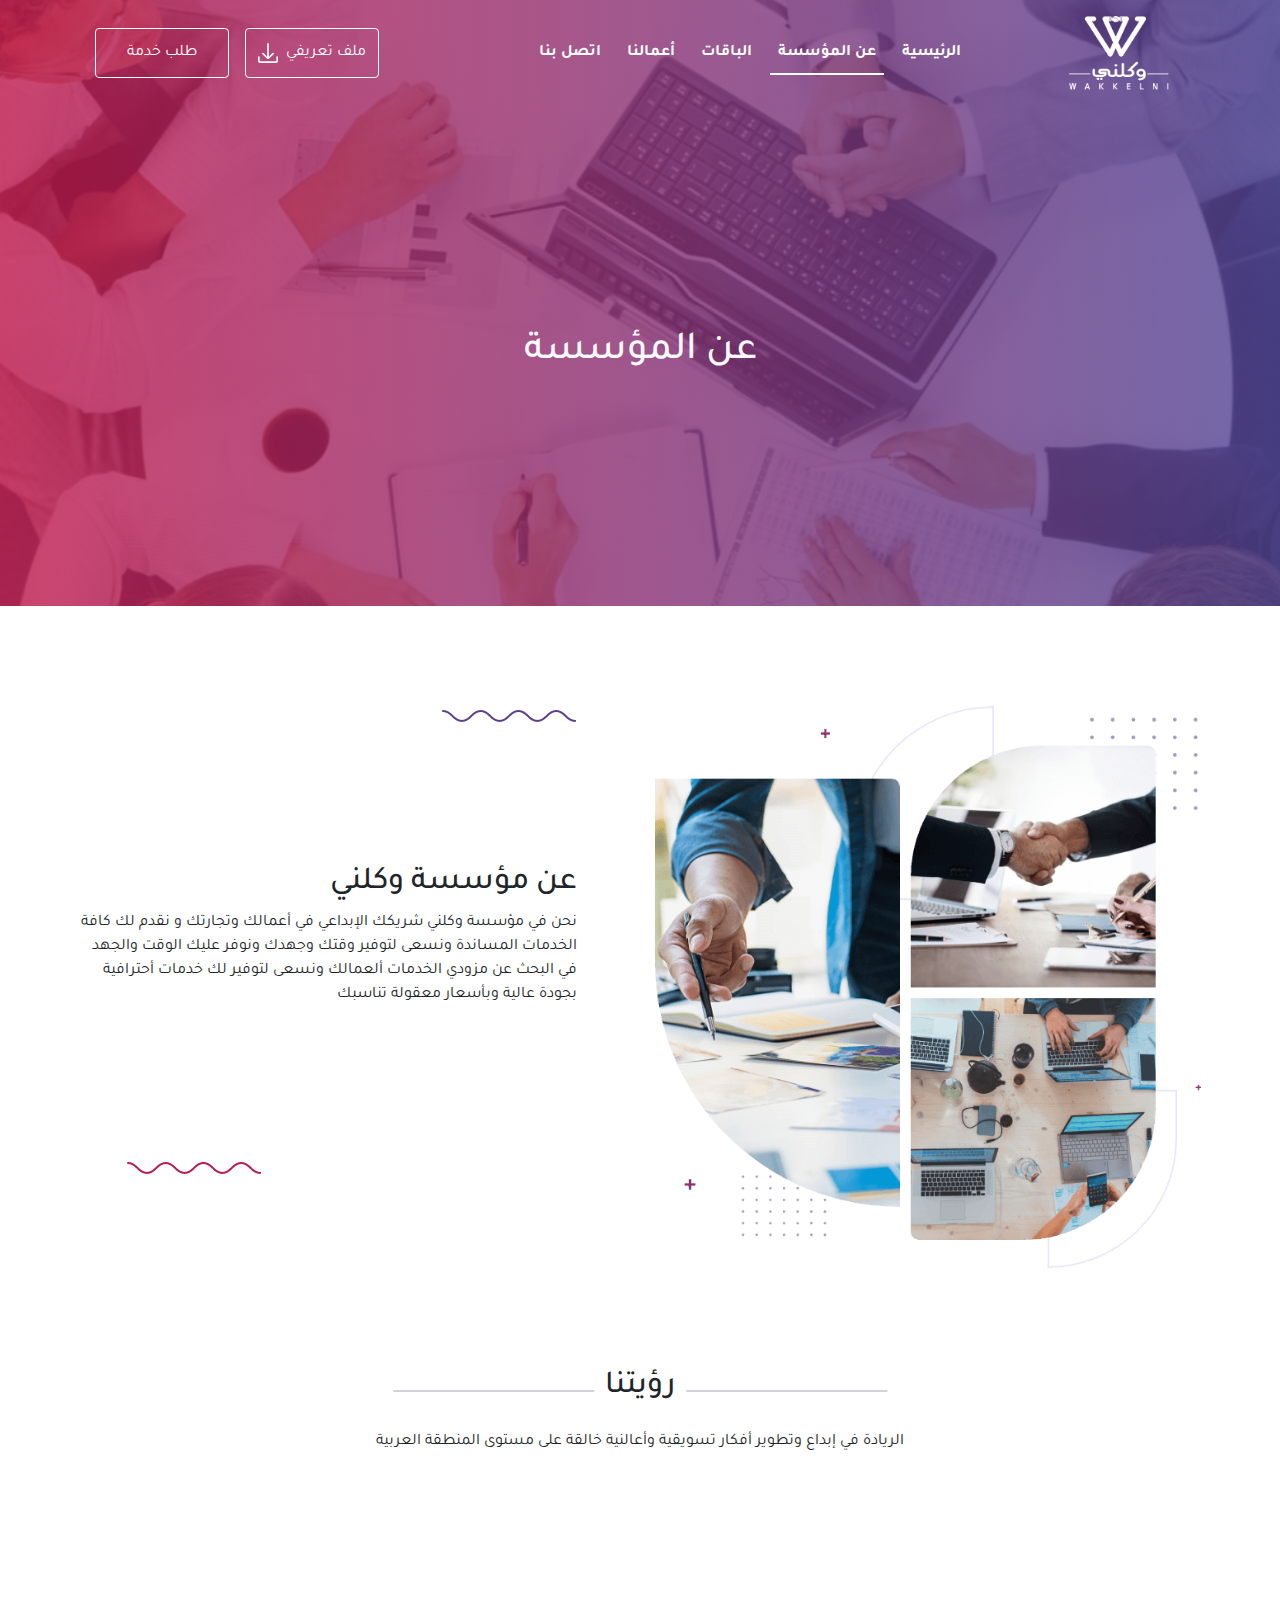
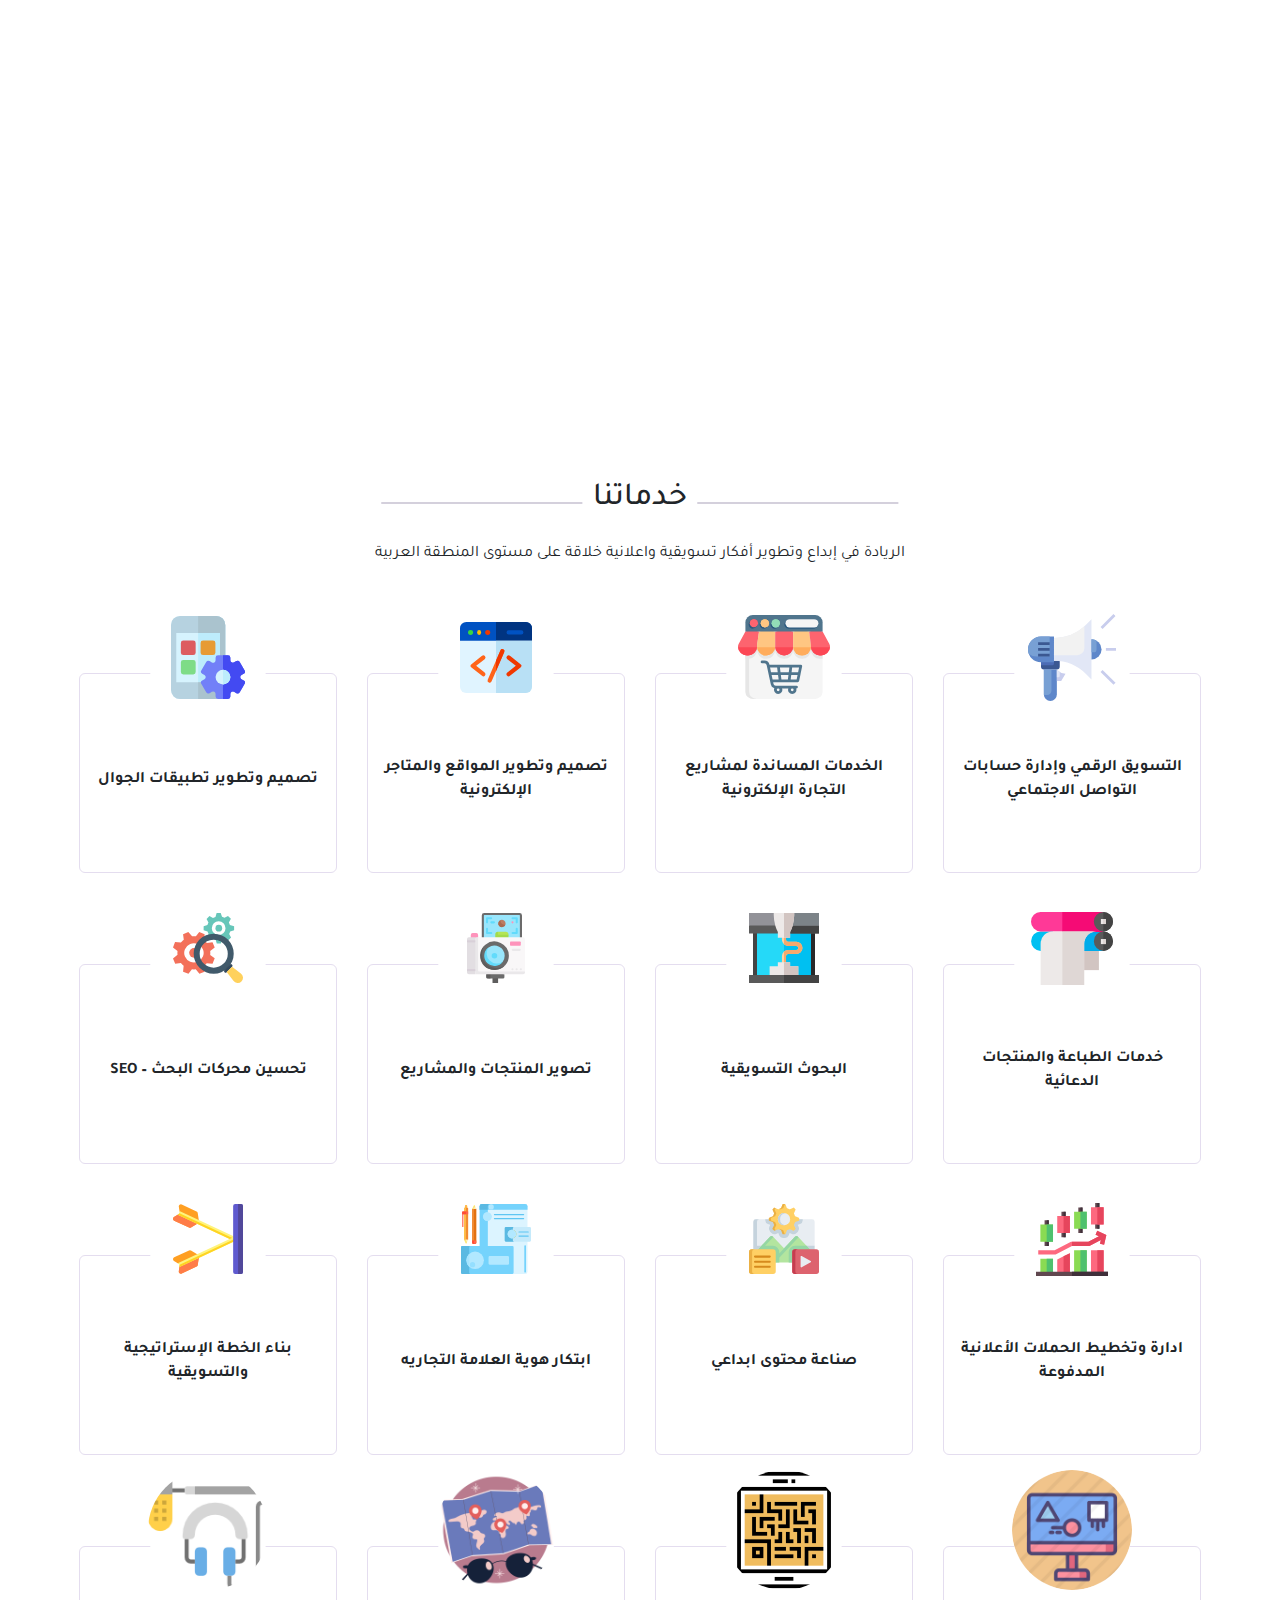
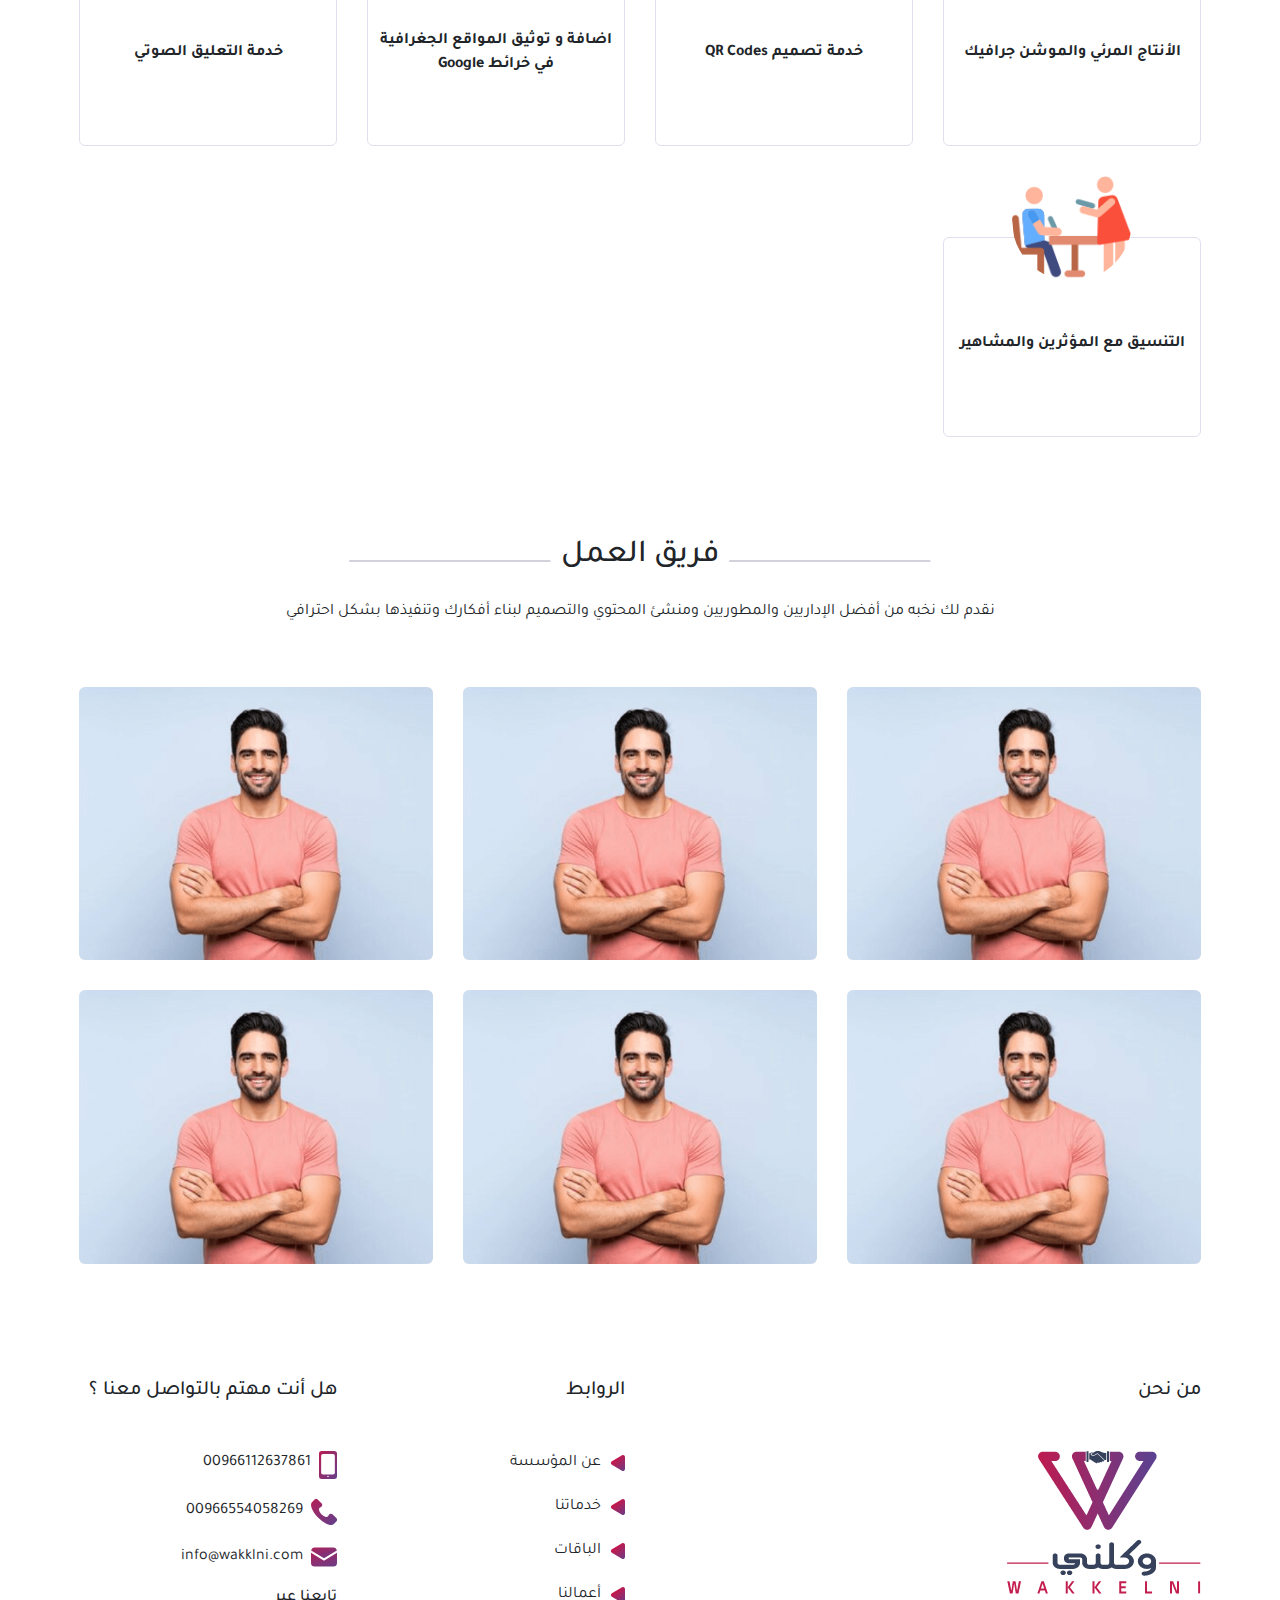
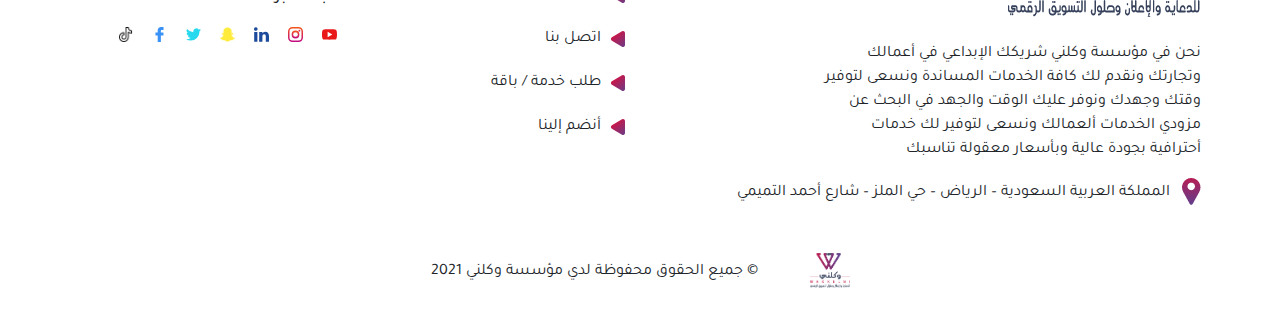
==== commit 1aedd6ed: "fixing footer links" ====
--- a/about-us.html
+++ b/about-us.html
@@ -796,17 +796,21 @@
                         </ul>
                         <h6 class="mb-3">تابعنا عبر</h6>
                         <ul class="social">
-                            <li><a href="#" target="_blank"><img src="./imgs/youtube.svg" alt="youtube"></a></li>
+                            <li><a href="https://www.youtube.com/channel/UChdxiMpLmqCz7IcckUN_RDw" target="_blank"><img
+                                        src="./imgs/youtube.svg" alt="youtube"></a></li>
                             <li><a href="https://www.instagram.com/wakkelni/" target="_blank"><img
                                         src="./imgs/instagram (1).svg" alt="instagram (1)"></a></li>
-                            <li><a href="#" target="_blank"><img src="./imgs/linkedin-logo.svg" alt="linkedin"></a></li>
+                            <li><a href="https://www.linkedin.com/in/%D9%88%D9%83%D9%84%D9%86%D9%8A-%D9%84%D9%84%D8%AF%D8%B9%D8%A7%D9%8A%D8%A9-%D9%88%D8%A7%D9%84%D8%A5%D8%B9%D9%84%D8%A7%D9%86-%D9%88%D8%AD%D9%84%D9%88%D9%84-%D8%A7%D9%84%D8%AA%D8%B3%D9%88%D9%8A%D9%82-%D8%A7%D9%84%D8%B1%D9%82%D9%85%D9%8A-4629ab21a"
+                                    target="_blank"><img src="./imgs/linkedin-logo.svg" alt="linkedin"></a></li>
                             <li><a href="https://www.snapchat.com/add/wakelni" target="_blank"><img
                                         src="./imgs/snapchat.png" alt="snapchat"></a></li>
-                            <li><a href="#" target="_blank"><img src="./imgs/twitter-logo-silhouette.svg"
-                                        alt="twitter"></a></li>
+                            <li><a href="https://twitter.com/wakelni?s=09" target="_blank"><img
+                                        src="./imgs/twitter-logo-silhouette.svg" alt="twitter"></a></li>
                             <li><a target="_blank"
                                     href="https://www.facebook.com/%D9%88%D9%83%D9%84%D9%86%D9%8A-WKLNI-105530241849809/?ref=pages_you_manage"><img
                                         src="./imgs/facebook-logo.svg" alt="facebook"></a></li>
+                            <li><a target="_blank" href="https://vm.tiktok.com/ZSJEgGMNv/"><img src="./imgs/tik-tok.png"
+                                        alt="tik-tok"></a></li>
                         </ul>
                         <!-- <h6>النشرة البريدية</h6>
                         <form class="news" action="" method="post">
--- a/css/main.css
+++ b/css/main.css
@@ -1,3 +1,8 @@
+@import url("https://fonts.googleapis.com/css2?family=Tajawal:wght@500&display=swap");
+* {
+  font-family: "Tajawal", sans-serif;
+}
+
 /*************
     body
 *************/
